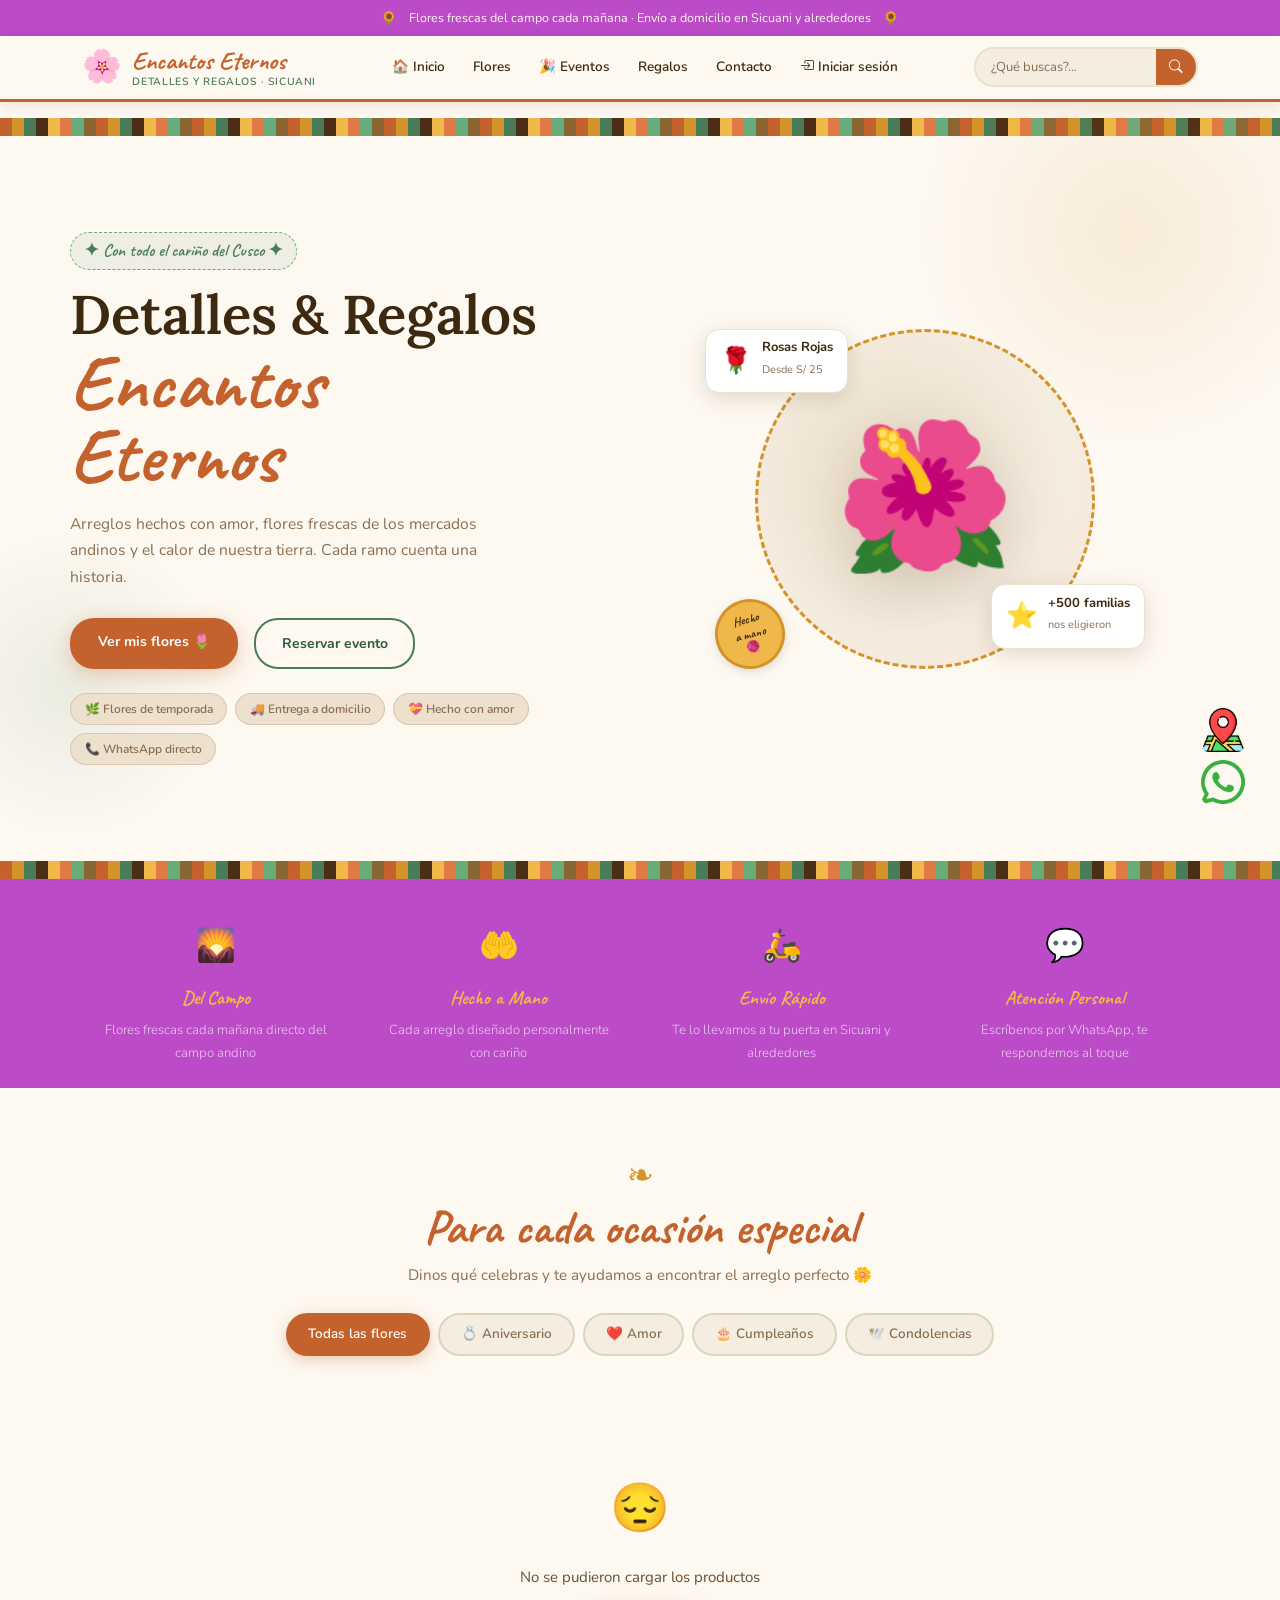
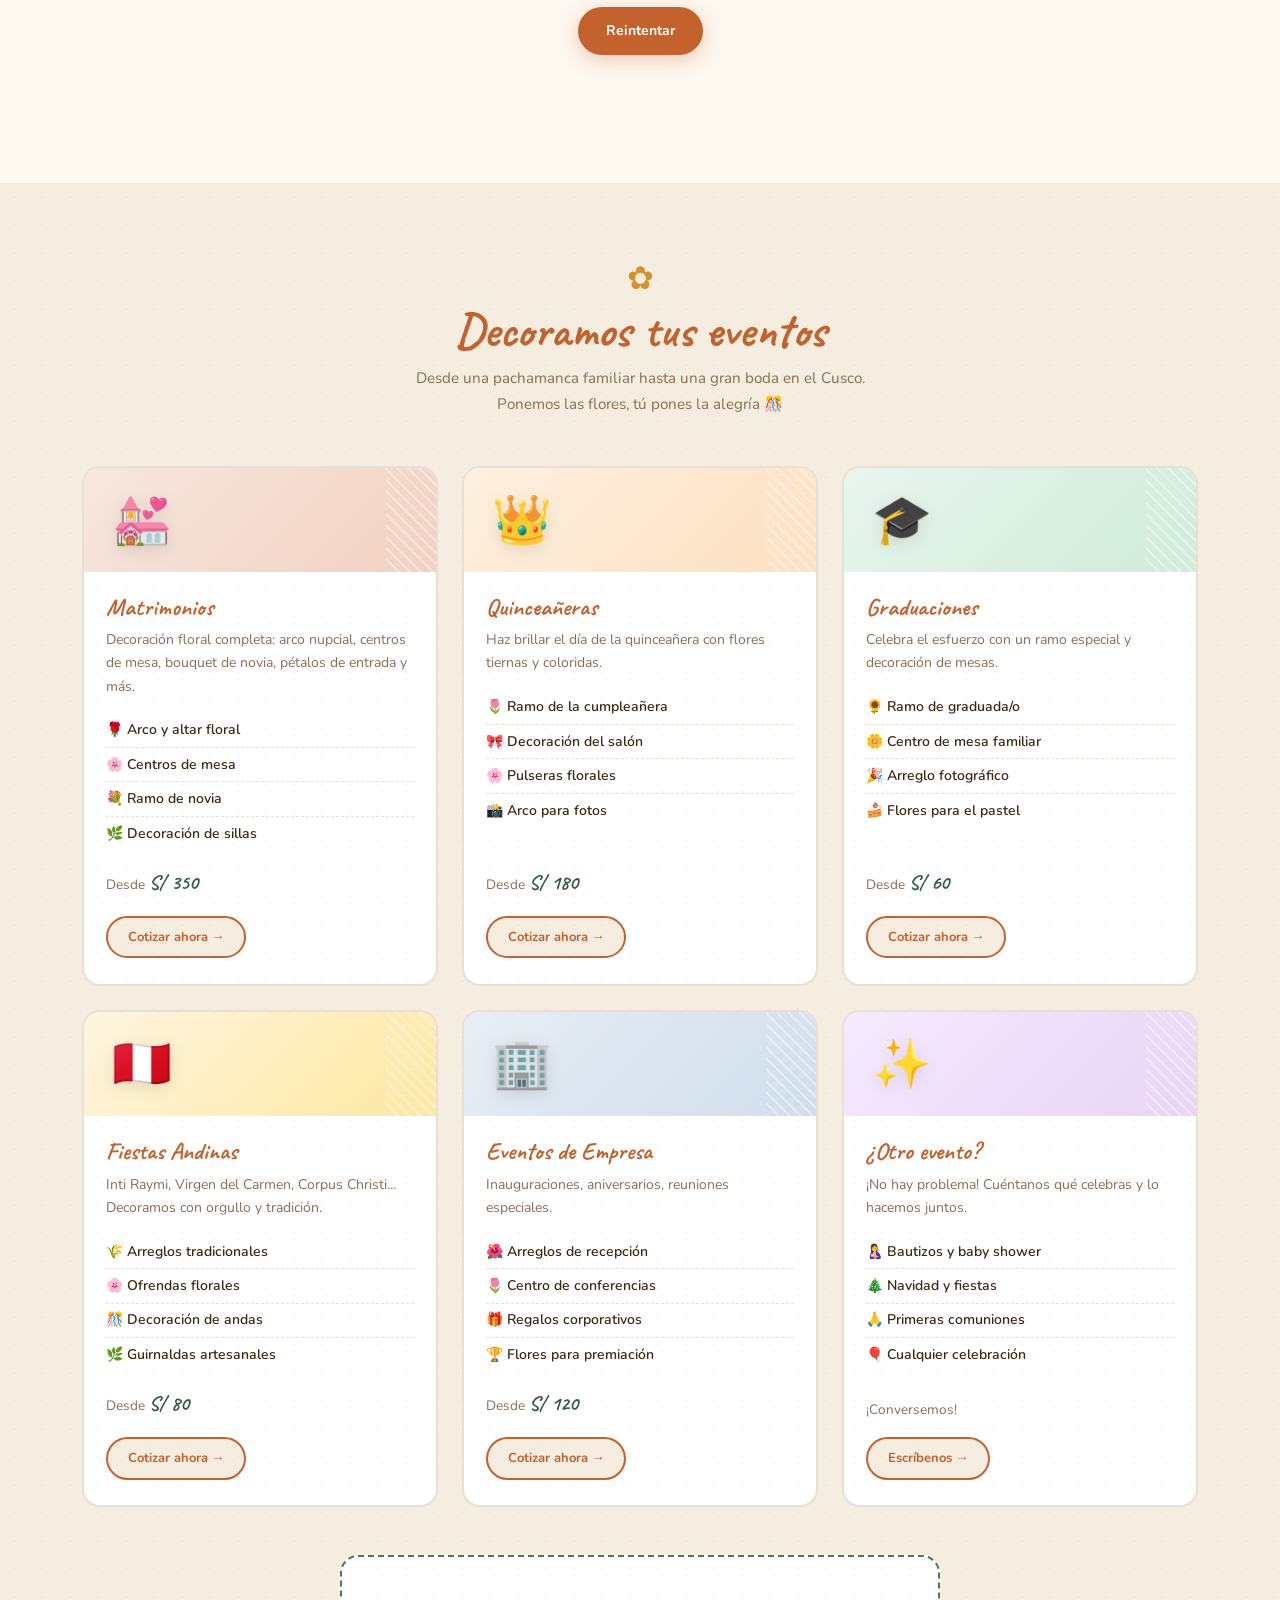
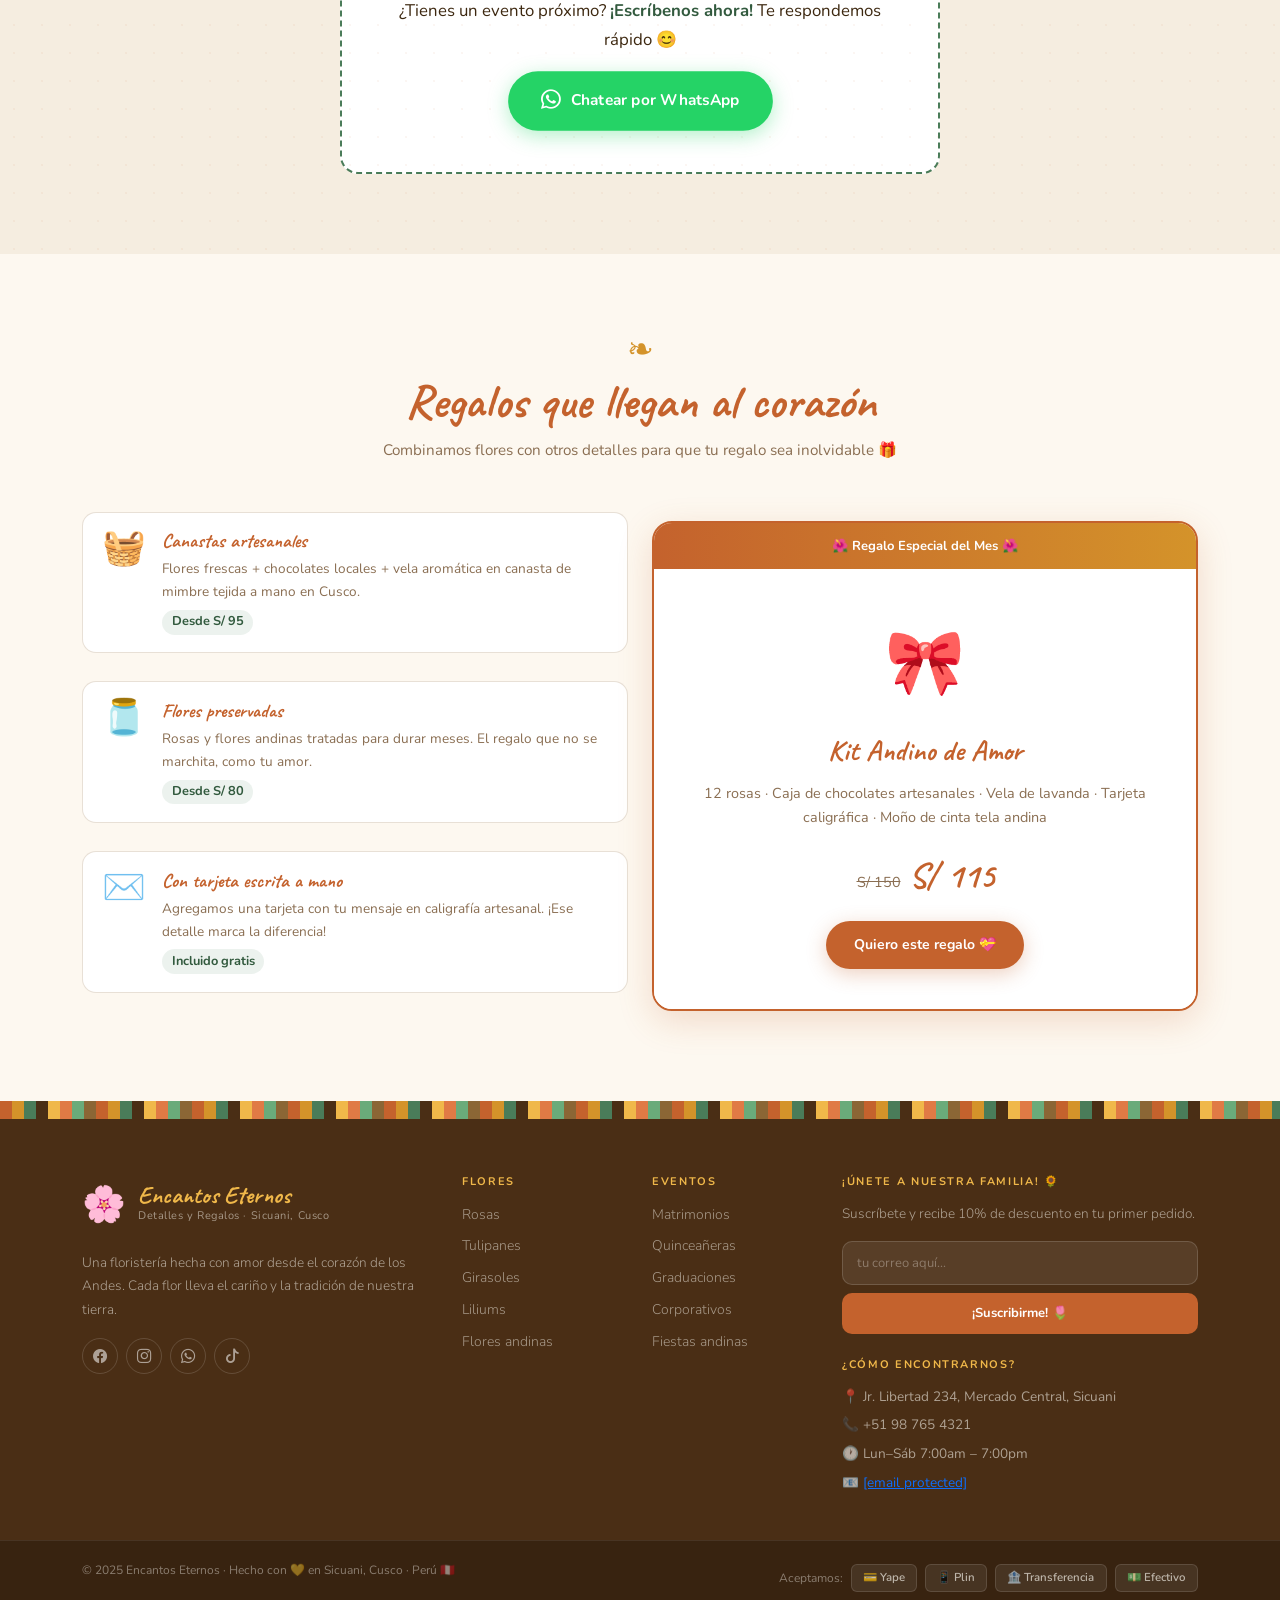
==== index.html @ eafde93f "cambios" ====
<!DOCTYPE html>
<html lang="es">
<head>
  <meta charset="UTF-8" />
  <meta name="viewport" content="width=device-width, initial-scale=1.0" />
  <title>Encantos Eternos – Estilo Andino</title>
  <link href="https://cdn.jsdelivr.net/npm/bootstrap@5.3.3/dist/css/bootstrap.min.css" rel="stylesheet" />
  <link href="https://cdn.jsdelivr.net/npm/bootstrap-icons@1.11.3/font/bootstrap-icons.min.css" rel="stylesheet" />
  <link href="https://fonts.googleapis.com/css2?family=Caveat:wght@400;600;700&family=Lora:ital,wght@0,400;0,600;1,400&family=Nunito:wght@300;400;600&display=swap" rel="stylesheet" />
  <link rel="stylesheet" href="../frontend/style/styles3.css" />
</head>
<body>

  <div class="top-aviso">
    <span>🌻</span>
    <span>Flores frescas del campo cada mañana · Envío a domicilio en Sicuani y alrededores</span>
    <span>🌻</span>
  </div>

  <header class="site-header3 sticky-top" id="inicio3">
    <nav class="navbar navbar-expand-lg">
      <div class="container">
        <a class="navbar-brand3" href="#">
          <div class="logo3-flower">🌸</div>
          <div class="logo3-text">
            <span class="logo3-name">Encantos Eternos</span>
            <span class="logo3-sub">Detalles y Regalos · Sicuani</span>
          </div>
        </a>
        <button class="toggler3" type="button" data-bs-toggle="collapse" data-bs-target="#navAndino" aria-label="Menú">
          <i class="bi bi-list"></i>
        </button>
        <div class="collapse navbar-collapse" id="navAndino">
          <ul class="navbar-nav mx-auto gap-1">
            <li class="nav-item"><a class="nav-link3" href="#hero3">🏠 Inicio</a></li>
            <li class="nav-item"><a class="nav-link3" href="#productos3">Flores</a></li>
            <li class="nav-item"><a class="nav-link3" href="#eventos3">🎉 Eventos</a></li>
            <li class="nav-item"><a class="nav-link3" href="#regalos3">Regalos</a></li>
            <li class="nav-item"><a class="nav-link3" href="#footer3">Contacto</a></li>
            <li class="nav-item cart-nav-item" style="display:none;">
              <a class="nav-link3" href="#" id="cartNavBtn">
                <i class="bi bi-cart3"></i>
                <span class="cart-badge" style="display:none;">0</span>
              </a>
            </li>
            <li class="nav-item" id="authNavItem">
              <a class="nav-link3" href="login.html" id="loginNavBtn">
                <i class="bi bi-box-arrow-in-right me-1"></i>Iniciar sesión
              </a>
            </li>
          </ul>
          <form class="search3-form" onsubmit="return false;">
            <input type="search" class="search3-input" placeholder="¿Qué buscas?…" id="searchInput" />
            <button class="search3-btn" type="submit"><i class="bi bi-search"></i></button>
          </form>
        </div>
      </div>
    </nav>
  </header>

  <section class="hero3" id="hero3">
    <div class="andean-stripe top-stripe" aria-hidden="true"><div class="stripe-pattern"></div></div>
    <div class="container h-100">
      <div class="row align-items-center h-100 py-5">
        <div class="col-lg-6 hero3-content">
          <div class="handmade-tag">✦ Con todo el cariño del Cusco ✦</div>
          <h1 class="hero3-title">
            Detalles&nbsp;&amp;&nbsp;Regalos
            <span class="title-florito">Encantos<br>Eternos</span>
          </h1>
          <p class="hero3-sub">Arreglos hechos con amor, flores frescas de los mercados andinos y el calor de nuestra tierra. Cada ramo cuenta una historia.</p>
          <div class="hero3-ctas d-flex flex-wrap gap-3">
            <a href="#productos3" class="btn3-main">Ver mis flores 🌷</a>
            <a href="#eventos3" class="btn3-sec">Reservar evento</a>
          </div>
          <div class="trust-chips d-flex flex-wrap gap-2 mt-4">
            <span class="chip">🌿 Flores de temporada</span>
            <span class="chip">🚚 Entrega a domicilio</span>
            <span class="chip">💝 Hecho con amor</span>
            <span class="chip">📞 WhatsApp directo</span>
          </div>
        </div>
        <div class="col-lg-6 d-none d-lg-flex justify-content-center">
          <div class="hero3-visual">
            <div class="hero3-circle-bg"></div>
            <!-- Imagen dinámica del hero -->
            <div class="hero3-img-wrap" id="heroImgWrap">
              <div class="hero3-big-flower" id="heroBigFlower">🌺</div>
            </div>
            <div class="hero3-float float-a">
              <span class="float-emoji">🌹</span>
              <div><strong>Rosas Rojas</strong><small>Desde S/ 25</small></div>
            </div>
            <div class="hero3-float float-b">
              <span class="float-emoji">⭐</span>
              <div><strong>+500 familias</strong><small>nos eligieron</small></div>
            </div>
            <div class="hero3-sticker">
              <span>Hecho</span><span>a mano</span><span>🧶</span>
            </div>
          </div>
        </div>
      </div>
    </div>
    <div class="andean-stripe bottom-stripe" aria-hidden="true"><div class="stripe-pattern"></div></div>
  </section>

  <section class="servicios3">
    <div class="container">
      <div class="row g-3 justify-content-center">
        <div class="col-6 col-md-3">
          <div class="svc3-card"><div class="svc3-ico">🌄</div><strong>Del Campo</strong><p>Flores frescas cada mañana directo del campo andino</p></div>
        </div>
        <div class="col-6 col-md-3">
          <div class="svc3-card"><div class="svc3-ico">🤲</div><strong>Hecho a Mano</strong><p>Cada arreglo diseñado personalmente con cariño</p></div>
        </div>
        <div class="col-6 col-md-3">
          <div class="svc3-card"><div class="svc3-ico">🛵</div><strong>Envío Rápido</strong><p>Te lo llevamos a tu puerta en Sicuani y alrededores</p></div>
        </div>
        <div class="col-6 col-md-3">
          <div class="svc3-card"><div class="svc3-ico">💬</div><strong>Atención Personal</strong><p>Escríbenos por WhatsApp, te respondemos al toque</p></div>
        </div>
      </div>
    </div>
  </section>

  <!-- Galería destacada (se llena dinámicamente si hay fotos subidas) -->
  <section class="galeria3" id="galeria3" style="display:none;">
    <div class="container">
      <div class="section3-header text-center">
        <div class="section3-deco" aria-hidden="true">🌸</div>
        <h2 class="section3-title">Nuestras creaciones</h2>
        <p class="section3-sub">Fotos reales de nuestros arreglos 💐</p>
      </div>
      <div class="row g-3 mt-3" id="galeriaGrid"></div>
    </div>
  </section>

  <section class="categorias3" id="categorias3">
    <div class="container">
      <div class="section3-header text-center">
        <div class="section3-deco" aria-hidden="true">❧</div>
        <h2 class="section3-title">Para cada ocasión especial</h2>
        <p class="section3-sub">Dinos qué celebras y te ayudamos a encontrar el arreglo perfecto 🌼</p>
      </div>
      <div class="filter3-wrap d-flex flex-wrap justify-content-center gap-2 mt-4" id="filterButtons3">
        <button class="btn3-filter active" data-filter="todos">Todas las flores</button>
        <button class="btn3-filter" data-filter="aniversario">💍 Aniversario</button>
        <button class="btn3-filter" data-filter="amor">❤️ Amor</button>
        <button class="btn3-filter" data-filter="cumpleanos">🎂 Cumpleaños</button>
        <button class="btn3-filter" data-filter="condolencias">🕊️ Condolencias</button>
      </div>
    </div>
  </section>

  <section class="productos3" id="productos3">
    <div class="container">
      <div class="row g-4" id="productsGrid3">
        <div class="col-12 text-center py-5">
          <div class="spinner-border text-warning" role="status"><span class="visually-hidden">Cargando...</span></div>
        </div>
      </div>
      <div id="noResults3" class="text-center py-5 d-none">
        <p style="font-size:2.5rem;">🌵</p>
        <p class="nores3-msg">Aún no tenemos flores en esta categoría, ¡pero pregúntanos!</p>
      </div>
    </div>
  </section>

  <section class="eventos3" id="eventos3">
    <div class="container">
      <div class="section3-header text-center mb-5">
        <div class="section3-deco" aria-hidden="true">✿</div>
        <h2 class="section3-title">Decoramos tus eventos</h2>
        <p class="section3-sub">Desde una pachamanca familiar hasta una gran boda en el Cusco.<br>Ponemos las flores, tú pones la alegría 🎊</p>
      </div>
      <div class="row g-4">
        <div class="col-12 col-md-6 col-lg-4">
          <div class="ev3-card ev3-boda">
            <div class="ev3-header"><span class="ev3-ico">💒</span><div class="ev3-lines" aria-hidden="true"></div></div>
            <div class="ev3-body">
              <h3 class="ev3-title">Matrimonios</h3>
              <p class="ev3-desc">Decoración floral completa: arco nupcial, centros de mesa, bouquet de novia, pétalos de entrada y más.</p>
              <ul class="ev3-list">
                <li>🌹 Arco y altar floral</li><li>🌸 Centros de mesa</li>
                <li>💐 Ramo de novia</li><li>🌿 Decoración de sillas</li>
              </ul>
              <div class="ev3-from">Desde <strong>S/ 350</strong></div>
              <a href="#footer3" class="btn3-evento">Cotizar ahora →</a>
            </div>
          </div>
        </div>
        <div class="col-12 col-md-6 col-lg-4">
          <div class="ev3-card ev3-quince">
            <div class="ev3-header"><span class="ev3-ico">👑</span><div class="ev3-lines" aria-hidden="true"></div></div>
            <div class="ev3-body">
              <h3 class="ev3-title">Quinceañeras</h3>
              <p class="ev3-desc">Haz brillar el día de la quinceañera con flores tiernas y coloridas.</p>
              <ul class="ev3-list">
                <li>🌷 Ramo de la cumpleañera</li><li>🎀 Decoración del salón</li>
                <li>🌸 Pulseras florales</li><li>📸 Arco para fotos</li>
              </ul>
              <div class="ev3-from">Desde <strong>S/ 180</strong></div>
              <a href="#footer3" class="btn3-evento">Cotizar ahora →</a>
            </div>
          </div>
        </div>
        <div class="col-12 col-md-6 col-lg-4">
          <div class="ev3-card ev3-grado">
            <div class="ev3-header"><span class="ev3-ico">🎓</span><div class="ev3-lines" aria-hidden="true"></div></div>
            <div class="ev3-body">
              <h3 class="ev3-title">Graduaciones</h3>
              <p class="ev3-desc">Celebra el esfuerzo con un ramo especial y decoración de mesas.</p>
              <ul class="ev3-list">
                <li>🌻 Ramo de graduada/o</li><li>🌼 Centro de mesa familiar</li>
                <li>🎉 Arreglo fotográfico</li><li>🍰 Flores para el pastel</li>
              </ul>
              <div class="ev3-from">Desde <strong>S/ 60</strong></div>
              <a href="#footer3" class="btn3-evento">Cotizar ahora →</a>
            </div>
          </div>
        </div>
        <div class="col-12 col-md-6 col-lg-4">
          <div class="ev3-card ev3-fiestas">
            <div class="ev3-header"><span class="ev3-ico">🇵🇪</span><div class="ev3-lines" aria-hidden="true"></div></div>
            <div class="ev3-body">
              <h3 class="ev3-title">Fiestas Andinas</h3>
              <p class="ev3-desc">Inti Raymi, Virgen del Carmen, Corpus Christi… Decoramos con orgullo y tradición.</p>
              <ul class="ev3-list">
                <li>🌾 Arreglos tradicionales</li><li>🌸 Ofrendas florales</li>
                <li>🎊 Decoración de andas</li><li>🌿 Guirnaldas artesanales</li>
              </ul>
              <div class="ev3-from">Desde <strong>S/ 80</strong></div>
              <a href="#footer3" class="btn3-evento">Cotizar ahora →</a>
            </div>
          </div>
        </div>
        <div class="col-12 col-md-6 col-lg-4">
          <div class="ev3-card ev3-corp">
            <div class="ev3-header"><span class="ev3-ico">🏢</span><div class="ev3-lines" aria-hidden="true"></div></div>
            <div class="ev3-body">
              <h3 class="ev3-title">Eventos de Empresa</h3>
              <p class="ev3-desc">Inauguraciones, aniversarios, reuniones especiales.</p>
              <ul class="ev3-list">
                <li>🌺 Arreglos de recepción</li><li>🌷 Centro de conferencias</li>
                <li>🎁 Regalos corporativos</li><li>🏆 Flores para premiación</li>
              </ul>
              <div class="ev3-from">Desde <strong>S/ 120</strong></div>
              <a href="#footer3" class="btn3-evento">Cotizar ahora →</a>
            </div>
          </div>
        </div>
        <div class="col-12 col-md-6 col-lg-4">
          <div class="ev3-card ev3-custom">
            <div class="ev3-header"><span class="ev3-ico">✨</span><div class="ev3-lines" aria-hidden="true"></div></div>
            <div class="ev3-body">
              <h3 class="ev3-title">¿Otro evento?</h3>
              <p class="ev3-desc">¡No hay problema! Cuéntanos qué celebras y lo hacemos juntos.</p>
              <ul class="ev3-list">
                <li>🤱 Bautizos y baby shower</li><li>🎄 Navidad y fiestas</li>
                <li>🙏 Primeras comuniones</li><li>🎈 Cualquier celebración</li>
              </ul>
              <div class="ev3-from">¡Conversemos!</div>
              <a href="#footer3" class="btn3-evento">Escríbenos →</a>
            </div>
          </div>
        </div>
      </div>
      <div class="whatsapp-callout text-center mt-5">
        <p class="wapp-text">¿Tienes un evento próximo? <strong>¡Escríbenos ahora!</strong> Te respondemos rápido 😊</p>
        <a href="https://wa.me/51987654321" target="_blank" class="btn3-wapp">
          <i class="bi bi-whatsapp"></i> Chatear por WhatsApp
        </a>
      </div>
    </div>
  </section>

  <section class="regalos3" id="regalos3">
    <div class="container">
      <div class="section3-header text-center mb-5">
        <div class="section3-deco" aria-hidden="true">❧</div>
        <h2 class="section3-title">Regalos que llegan al corazón</h2>
        <p class="section3-sub">Combinamos flores con otros detalles para que tu regalo sea inolvidable 🎁</p>
      </div>
      <div class="row g-4 align-items-center">
        <div class="col-md-6">
          <div class="regalo3-feature">
            <div class="regalo3-emoji">🧺</div>
            <div><h4>Canastas artesanales</h4><p>Flores frescas + chocolates locales + vela aromática en canasta de mimbre tejida a mano en Cusco.</p><span class="regalo3-precio">Desde S/ 95</span></div>
          </div>
          <div class="regalo3-feature">
            <div class="regalo3-emoji">🫙</div>
            <div><h4>Flores preservadas</h4><p>Rosas y flores andinas tratadas para durar meses. El regalo que no se marchita, como tu amor.</p><span class="regalo3-precio">Desde S/ 80</span></div>
          </div>
          <div class="regalo3-feature">
            <div class="regalo3-emoji">✉️</div>
            <div><h4>Con tarjeta escrita a mano</h4><p>Agregamos una tarjeta con tu mensaje en caligrafía artesanal. ¡Ese detalle marca la diferencia!</p><span class="regalo3-precio">Incluido gratis</span></div>
          </div>
        </div>
        <div class="col-md-6">
          <div class="regalo3-box">
            <div class="rbox-top"><span>🌺 Regalo Especial del Mes 🌺</span></div>
            <div class="rbox-content">
              <div class="rbox-emoji">🎀</div>
              <h3>Kit Andino de Amor</h3>
              <p>12 rosas · Caja de chocolates artesanales · Vela de lavanda · Tarjeta caligráfica · Moño de cinta tela andina</p>
              <div class="rbox-price"><span class="rbox-old">S/ 150</span><span class="rbox-new">S/ 115</span></div>
              <button class="btn3-main mt-3" onclick="document.getElementById('footer3').scrollIntoView({behavior:'smooth'})">Quiero este regalo 💝</button>
            </div>
          </div>
        </div>
      </div>
    </div>
  </section>





     <div id="contenido">
                    <!-- ================= BOTONES FLOTANTES ================= -->
        <!-- Botón de mapa -->
        <div id="mapa-boton" class="floating-btn map-btn" title="Ver ubicación" role="button" tabindex="0">
        </div>        
        <!-- Ventana del mapa -->
        <div id="mapa-ventana" class="floating-window oculto" role="dialog" aria-label="Mapa de ubicación">
            <div class="window-header">
                <h3>Nuestra Ubicación</h3>
                <button class="close-btn" id="closeMapa" aria-label="Cerrar">✕</button>
            </div>
            <div class="window-body">
                <iframe
                    src="https://www.google.com/maps/embed?pb=!1m14!1m8!1m3!1d3866.653444037519!2d-71.226719!3d-14.2734218!3m2!1i1024!2i768!4f13.1!3m3!1m2!1s0x91692b3cabf28c27%3A0xbd007cb5cfe738c2!2sRESTAURANTE%20ANTIKA%20SICUANI!5e0!3m2!1ses!2spe!4v1770319364828!5m2!1ses!2spe"
                    width="100%" height="300" style="border:0; border-radius:8px;" loading="lazy" title="Mapa">
                </iframe>
            </div>
        </div>

        <!-- Ventana del chat -->
     <a id="chat-box" class="floating-btn chat-btn" href="https://wa.me/51972542802" target="_blank" rel="noopener" title="Chatea con nosotros"></a>
 </div>



  <footer class="footer3" id="footer3">
    <div class="andean-stripe footer-stripe" aria-hidden="true"><div class="stripe-pattern"></div></div>
    <div class="footer3-top">
      <div class="container">
        <div class="row g-4">
          <div class="col-12 col-md-4">
            <div class="f3-brand">
              <span class="f3-flower">🌸</span>
              <div><div class="f3-name">Encantos Eternos</div><div class="f3-place">Detalles y Regalos · Sicuani, Cusco</div></div>
            </div>
            <p class="f3-desc">Una floristería hecha con amor desde el corazón de los Andes. Cada flor lleva el cariño y la tradición de nuestra tierra.</p>
            <div class="f3-socials d-flex gap-2 mt-3">
              <a href="#" class="f3-social" aria-label="Facebook"><i class="bi bi-facebook"></i></a>
              <a href="#" class="f3-social" aria-label="Instagram"><i class="bi bi-instagram"></i></a>
              <a href="#" class="f3-social" aria-label="WhatsApp"><i class="bi bi-whatsapp"></i></a>
              <a href="#" class="f3-social" aria-label="TikTok"><i class="bi bi-tiktok"></i></a>
            </div>
          </div>
          <div class="col-6 col-md-2">
            <h6 class="f3-heading">Flores</h6>
            <ul class="f3-links">
              <li><a href="#">Rosas</a></li><li><a href="#">Tulipanes</a></li>
              <li><a href="#">Girasoles</a></li><li><a href="#">Liliums</a></li>
              <li><a href="#">Flores andinas</a></li>
            </ul>
          </div>
          <div class="col-6 col-md-2">
            <h6 class="f3-heading">Eventos</h6>
            <ul class="f3-links">
              <li><a href="#">Matrimonios</a></li><li><a href="#">Quinceañeras</a></li>
              <li><a href="#">Graduaciones</a></li><li><a href="#">Corporativos</a></li>
              <li><a href="#">Fiestas andinas</a></li>
            </ul>
          </div>
          <div class="col-12 col-md-4">
            <h6 class="f3-heading">¡Únete a nuestra familia! 🌻</h6>
            <p class="f3-desc">Suscríbete y recibe 10% de descuento en tu primer pedido.</p>
            <form id="newsletterForm3" novalidate class="f3-newsletter">
              <input type="email" id="email3" class="f3-email-input" placeholder="tu correo aquí..." required />
              <button type="submit" class="btn3-suscribir">¡Suscribirme! 🌷</button>
              <div class="f3-error d-none" id="error3">Por favor escribe un correo válido 🙏</div>
              <div class="f3-success d-none" id="success3">¡Gracias! Ya eres parte de la familia 🌸</div>
            </form>
            <div class="f3-contacto mt-4">
              <h6 class="f3-heading">¿Cómo encontrarnos?</h6>
              <p>📍 Jr. Libertad 234, Mercado Central, Sicuani</p>
              <p>📞 +51 98 765 4321</p>
              <p>🕐 Lun–Sáb 7:00am – 7:00pm</p>
              <p>📧 <a href="/cdn-cgi/l/email-protection" class="__cf_email__" data-cfemail="432b2c2f2203262d20222d372c30263726312d2c306d3326">[email&#160;protected]</a></p>
            </div>
          </div>
        </div>
      </div>
    </div>
    <div class="footer3-pagos">
      <div class="container d-flex flex-column flex-md-row align-items-center justify-content-between gap-3">
        <p>© 2025 Encantos Eternos · Hecho con 💛 en Sicuani, Cusco · Perú 🇵🇪</p>
        <div class="pagos-wrap d-flex align-items-center gap-2">
          <span>Aceptamos:</span>
          <span class="pago-chip">💳 Yape</span>
          <span class="pago-chip">📱 Plin</span>
          <span class="pago-chip">🏦 Transferencia</span>
          <span class="pago-chip">💵 Efectivo</span>
        </div>
      </div>
    </div>
  </footer>

  <!-- Modal: Debes iniciar sesión -->
  <div class="modal fade" id="loginRequiredModal" tabindex="-1" aria-hidden="true">
    <div class="modal-dialog modal-dialog-centered">
      <div class="modal-content" style="border-radius:20px;border:2px solid #e8d5c4;">
        <div class="modal-header" style="border-bottom:1px solid #e8d5c4;">
          <h5 class="modal-title" style="color:#8b5a2b;font-family:'Caveat',cursive;font-size:1.5rem;">
            <i class="bi bi-exclamation-triangle me-2" style="color:#d4a574;"></i>¡Atención!
          </h5>
          <button type="button" class="btn-close" data-bs-dismiss="modal"></button>
        </div>
        <div class="modal-body text-center py-4">
          <p style="font-size:3rem;margin-bottom:15px">🌸</p>
          <p style="color:#6b4e31;font-size:1.1rem">Debes iniciar sesión para poder comprar</p>
        </div>
        <div class="modal-footer" style="border-top:1px solid #e8d5c4;justify-content:center;">
          <a href="login.html" class="btn3-main" style="padding:10px 30px;">
            <i class="bi bi-box-arrow-in-right me-2"></i>Iniciar Sesión
          </a>
        </div>
      </div>
    </div>
  </div>

  <!-- Modal: Carrito -->
  <div class="modal fade" id="cartModal" tabindex="-1" aria-hidden="true">
    <div class="modal-dialog modal-dialog-centered modal-lg">
      <div class="modal-content" style="border-radius:20px;border:2px solid #e8d5c4;">
        <div class="modal-header" style="border-bottom:1px solid #e8d5c4;background:#fdf6e3;">
          <h5 class="modal-title" style="color:#8b5a2b;font-family:'Caveat',cursive;font-size:1.5rem;">
            <i class="bi bi-cart3 me-2" style="color:#d4a574;"></i>Tu Carrito de Compras
          </h5>
          <button type="button" class="btn-close" data-bs-dismiss="modal"></button>
        </div>
        <div class="modal-body" id="cartModalBody" style="max-height:400px;overflow-y:auto;"></div>
        <div class="modal-footer" style="border-top:1px solid #e8d5c4;flex-direction:column;align-items:stretch;">
          <div class="d-flex justify-content-between align-items-center mb-3">
            <strong style="color:#6b4e31;font-size:1.1rem">Total:</strong>
            <span id="cartTotal" style="color:#d4a574;font-size:1.4rem;font-weight:700;">S/ 0</span>
          </div>
          <div class="d-flex gap-2">
            <button type="button" class="btn btn-outline-secondary flex-fill" data-bs-dismiss="modal" style="border-radius:12px;">Continuar Comprando</button>
            <button type="button" class="btn flex-fill" id="checkoutBtn"
              style="background:linear-gradient(135deg,#d4a574 0%,#c4956a 100%);color:#5c3d2e;font-weight:700;border-radius:12px;" disabled>
              <i class="bi bi-whatsapp me-2"></i>Pedir por WhatsApp
            </button>
          </div>
        </div>
      </div>
    </div>
  </div>

  <button class="btn3-top" id="backTop3" aria-label="Volver arriba"><i class="bi bi-chevron-up"></i></button>

  <script data-cfasync="false" src="/cdn-cgi/scripts/5c5dd728/cloudflare-static/email-decode.min.js"></script><script src="https://cdn.jsdelivr.net/npm/bootstrap@5.3.3/dist/js/bootstrap.bundle.min.js"></script>
  <script src="../backend/auth.js"></script>
  <script src="../backend/cart.js"></script>
  <script src="../frontend/js/newsletter.js"></script>
  <script src="../frontend/js/app3.js"></script>
  <script>
    // Cargar galería dinámica desde admin
    document.addEventListener('DOMContentLoaded', () => {
      const fotos = JSON.parse(localStorage.getItem('encantos_galeria') || '[]');
      const galeriaSection = document.getElementById('galeria3');
      const galeriaGrid = document.getElementById('galeriaGrid');
      if (fotos.length > 0 && galeriaGrid && galeriaSection) {
        galeriaSection.style.display = '';
        fotos.slice(0, 6).forEach(foto => {
          galeriaGrid.innerHTML += `
            <div class="col-6 col-md-4 col-lg-2">
              <div style="border-radius:14px;overflow:hidden;aspect-ratio:1;border:2px solid var(--hueso-3);">
                <img src="${foto.url}" alt="${foto.titulo}" style="width:100%;height:100%;object-fit:cover;transition:transform .3s;" 
                  onmouseover="this.style.transform='scale(1.05)'" onmouseout="this.style.transform=''">
              </div>
            </div>`;
        });
      }
      // Cargar imagen hero si hay
      const heroImg = JSON.parse(localStorage.getItem('encantos_hero_img') || 'null');
      if (heroImg) {
        const wrap = document.getElementById('heroImgWrap');
        if (wrap) {
          wrap.innerHTML = `<img src="${heroImg}" alt="Portada Encantos Eternos" style="width:280px;height:280px;object-fit:cover;border-radius:50%;border:4px solid var(--mostaza);box-shadow:0 12px 40px rgba(78,46,21,.25);position:relative;z-index:1;">`;
        }
      }

      // Cargar fotos de productos desde admin
      const fotosAdmin = JSON.parse(localStorage.getItem('encantos_fotos_admin') || '[]');
      const fotosEventos = fotosAdmin.filter(f => f.seccion === 'eventos');
      if (fotosEventos.length > 0) {
        // Enriquecer cards de eventos con foto de fondo si corresponde
        fotosEventos.forEach(f => {
          const headers = document.querySelectorAll('.ev3-header');
          // Decorativo: no aplicamos por defecto para no romper estilos
        });
      }
    });
  </script>
</body>
</html>
---- frontend/style/styles3.css ----
/* ================================================
   ENCANTOS ETERNOS – ESTILO 3 · ANDINO CARIÑOSO
   Aesthetic: Artisan Andean · Market warmth · Homemade
   Paleta: terracota · mostaza · verde hoja · hueso · ocre
   Fonts: Caveat (manuscrita) · Lora (serif) · Nunito (body)
================================================ */

:root {
  --hueso:       #fdf8f0;
  --moradito:    #bc4bc8;
  --hueso-2:     #f5ede0;
  --hueso-3:     #ede0cc;
  --terracota:   #c4622d;
  --terra-dk:    #a34e20;
  --terra-lt:    #e07a45;
  --mostaza:     #d4932a;
  --mostaza-lt:  #f0b84a;
  --verde:       #4a7c59;
  --verde-lt:    #6aab7a;
  --verde-dk:    #325a3e;
  --ocre:        #8b6635;
  --marron:      #4a2e15;
  --texto:       #3d2810;
  --muted3:      #8a6e52;
  --line3:       rgba(139,102,53,0.2);
  --font-handmade: 'Caveat', cursive;
  --font-serif3:   'Lora', Georgia, serif;
  --font-body3:    'Nunito', sans-serif;
}

*, *::before, *::after { box-sizing: border-box; margin: 0; }
html { scroll-behavior: smooth; }

body {
  font-family: var(--font-body3);
  background: var(--hueso);
  color: var(--texto);
  font-size: 15px;
  line-height: 1.7;
  overflow-x: hidden;
}

::-webkit-scrollbar { width: 8px; }
::-webkit-scrollbar-track { background: var(--hueso-2); }
::-webkit-scrollbar-thumb { background: var(--mostaza); border-radius: 99px; }

/* FRANJA ANDINA */
.andean-stripe { height: 18px; overflow: hidden; }
.stripe-pattern {
  height: 100%;
  background: repeating-linear-gradient(
    90deg,
    var(--terracota)   0px, var(--terracota)   12px,
    var(--mostaza)     12px, var(--mostaza)     24px,
    var(--verde)       24px, var(--verde)        36px,
    var(--marron)      36px, var(--marron)       48px,
    var(--mostaza-lt)  48px, var(--mostaza-lt)  60px,
    var(--terra-lt)    60px, var(--terra-lt)    72px,
    var(--verde-lt)    72px, var(--verde-lt)    84px,
    var(--ocre)        84px, var(--ocre)         96px
  );
}

/* AVISO SUPERIOR */
.top-aviso {
  background: var(--moradito);
  color: var(--hueso);
  font-size: 12.5px;
  text-align: center;
  padding: .45rem 1rem;
  display: flex;
  align-items: center;
  justify-content: center;
  gap: .75rem;
  font-family: var(--font-body3);
}

/* NAVBAR */
.site-header3 { z-index: 1000; }

nav.navbar {
  background: var(--hueso);
  border-bottom: 3px solid var(--terracota);
  padding: .65rem 0;
  box-shadow: 0 3px 14px rgba(78,46,21,.1);
}

.navbar-brand3 { display: flex; align-items: center; gap: .65rem; text-decoration: none; }
.logo3-flower { font-size: 2rem; line-height: 1; animation: wiggle 3s ease-in-out infinite; }
.logo3-text { display: flex; flex-direction: column; line-height: 1.2; }
.logo3-name { font-family: var(--font-handmade); font-size: 1.55rem; font-weight: 700; color: var(--terracota); }
.logo3-sub { font-size: 10.5px; color: var(--verde); font-weight: 600; letter-spacing: .06em; text-transform: uppercase; }

.nav-link3 {
  font-family: var(--font-body3); font-size: 13.5px; font-weight: 600;
  color: var(--texto) !important; padding: .4rem .75rem !important;
  border-radius: 6px; transition: background .2s, color .2s;
  text-decoration: none; display: block;
}
.nav-link3:hover { background: var(--hueso-3); color: var(--terracota) !important; }

.search3-form {
  display: flex; border: 2px solid var(--hueso-3); border-radius: 24px;
  overflow: hidden; background: var(--hueso-2); transition: border-color .2s;
}
.search3-form:focus-within { border-color: var(--mostaza); }
.search3-input {
  background: transparent; border: none; font-size: 13px; padding: .4rem .9rem;
  color: var(--texto); font-family: var(--font-body3); width: 180px;
}
.search3-input:focus { outline: none; }
.search3-input::placeholder { color: var(--muted3); }
.search3-btn {
  background: var(--terracota); border: none; color: white;
  padding: .4rem .8rem; font-size: .85rem; cursor: pointer; transition: background .2s;
}
.search3-btn:hover { background: var(--terra-dk); }

.toggler3 {
  background: var(--hueso-3); border: 1.5px solid var(--hueso-3);
  border-radius: 8px; color: var(--terracota); font-size: 1.4rem; padding: .3rem .55rem;
}
.toggler3:focus { box-shadow: none; }

/* HERO */
.hero3 {
  background: url(https://floreriasb.com.pe/wp-content/uploads/2023/10/flores-para-regalar.png);
  background-position:center;
  background-repeat: no-repeat;
  background-size: cover;
  position: relative; overflow: hidden; padding: 1rem 0;
}
.hero3::before {
  content: ''; position: absolute; top: -80px; right: -60px;
  width: 420px; height: 420px; border-radius: 50%;
  background: radial-gradient(circle, rgba(212,147,42,.12) 0%, transparent 70%);
  pointer-events: none;
}
.hero3::after {
  content: ''; position: absolute; bottom: 60px; left: -80px;
  width: 300px; height: 300px; border-radius: 50%;
  background: radial-gradient(circle, rgba(74,124,89,.1) 0%, transparent 70%);
  pointer-events: none;
}

.hero3-content { position: relative; z-index: 2; padding: 3rem 0; animation: fadeUpSoft .7s ease both; }

.handmade-tag {
  font-family: var(--font-handmade); font-size: 1.1rem; color: var(--verde); font-weight: 600;
  margin-bottom: .75rem; display: inline-block; background: rgba(74,124,89,.08);
  padding: .2rem .8rem; border-radius: 99px; border: 1px dashed var(--verde-lt);
}

.hero3-title {
  font-family: var(--font-serif3); font-size: clamp(2rem, 4.5vw, 3.4rem);
  font-weight: 600; color: var(--texto); line-height: 1.2; margin-bottom: 1.1rem;
}
.title-florito {
  display: block; font-family: var(--font-handmade); font-size: clamp(2.8rem, 6vw, 5rem);
  font-weight: 700; color: var(--terracota); line-height: .95;
}

.hero3-sub { font-size: .975rem; color: var(--muted3); max-width: 460px; margin-bottom: 1.75rem; }

.btn3-main {
  background: var(--terracota); color: white; border: none; padding: .75rem 1.75rem;
  border-radius: 24px; font-size: 14px; font-weight: 700; font-family: var(--font-body3);
  cursor: pointer; text-decoration: none; display: inline-block;
  transition: background .25s, transform .2s, box-shadow .25s;
  box-shadow: 0 5px 20px rgba(196,98,45,.3);
}
.btn3-main:hover { background: var(--terra-dk); color: white; transform: translateY(-2px); box-shadow: 0 8px 28px rgba(196,98,45,.38); }

.btn3-sec {
  background: transparent; color: var(--verde-dk); border: 2px solid var(--verde);
  padding: .73rem 1.6rem; border-radius: 24px; font-size: 14px; font-weight: 700;
  font-family: var(--font-body3); cursor: pointer; text-decoration: none;
  display: inline-block; transition: all .25s;
}
.btn3-sec:hover { background: var(--verde); color: white; transform: translateY(-2px); }

.chip {
  background: var(--hueso-3); border: 1.5px solid var(--line3); color: var(--muted3);
  font-size: 12px; font-weight: 600; padding: .3rem .85rem; border-radius: 99px; display: inline-block;
}

.hero3-visual {
  position: relative; width: 400px; height: 400px;
  display: flex; align-items: center; justify-content: center;
  animation: fadeUpSoft .9s .15s ease both;
}
.hero3-circle-bg {
  position: absolute; width: 340px; height: 340px; border-radius: 50%;
  background: radial-gradient(circle at 40% 40%, var(--hueso-3) 0%, var(--hueso-2) 60%, rgba(196,98,45,.15) 100%);
  border: 3px dashed var(--mostaza);
}
.hero3-big-flower {
  font-size: 9rem; line-height: 1; filter: drop-shadow(0 16px 32px rgba(78,46,21,.2));
  animation: floatAndean 5s ease-in-out infinite; position: relative; z-index: 1;
}
.hero3-float {
  position: absolute; background: white; border-radius: 14px; padding: .6rem .9rem;
  display: flex; align-items: center; gap: .6rem;
  box-shadow: 0 6px 20px rgba(78,46,21,.14); border: 1.5px solid var(--hueso-3);
  font-family: var(--font-body3); animation: floatAndean 5s ease-in-out infinite; z-index: 2;
}
.float-a { top: 30px; left: -20px; animation-delay: -.8s; }
.float-b { bottom: 50px; right: -20px; animation-delay: -2.5s; }
.float-emoji { font-size: 1.6rem; }
.hero3-float strong { display: block; font-size: 13px; font-weight: 700; color: var(--texto); line-height: 1.2; }
.hero3-float small { font-size: 11px; color: var(--muted3); }

.hero3-sticker {
  position: absolute; bottom: 30px; left: -10px; background: var(--mostaza-lt); border-radius: 50%;
  width: 70px; height: 70px; display: flex; flex-direction: column; align-items: center;
  justify-content: center; font-family: var(--font-handmade); font-size: .78rem; font-weight: 700;
  line-height: 1.2; color: var(--marron); border: 3px solid var(--mostaza);
  box-shadow: 0 3px 10px rgba(0,0,0,.12); transform: rotate(-15deg);
  animation: stickerwobble 4s ease-in-out infinite; z-index: 3;
}

/* SERVICIOS */
.servicios3 { background: var(--moradito); padding: 0px; }
.svc3-card {
  text-align: center; padding: 1.5rem 1rem; color: white;
  border-right: 1px solid rgba(255,255,255,.12); transition: background .2s;
}
.svc3-card:last-child { border-right: none; }
.svc3-card:hover { background: rgba(255,255,255,.05); }
.svc3-ico { font-size: 2rem; margin-bottom: .5rem; display: block; }
.svc3-card strong { display: block; font-family: var(--font-handmade); font-size: 1.2rem; font-weight: 700; color: var(--mostaza-lt); margin-bottom: .3rem; }
.svc3-card p { font-size: .82rem; color: rgba(255,255,255,.7); margin: 0; font-weight: 300; }

/* SECCIÓN HEADERS */
.section3-header { margin-bottom: 1.5rem; }
.section3-deco { font-size: 2rem; color: var(--mostaza); display: block; margin-bottom: .5rem; line-height: 1; }
.section3-title { font-family: var(--font-handmade); font-size: clamp(2rem, 4vw, 3rem); font-weight: 700; color: var(--terracota); margin-bottom: .5rem; line-height: 1.15; }
.section3-sub { font-size: .95rem; color: var(--muted3); }

/* CATEGORÍAS */
.categorias3 { padding: 4.5rem 0 2rem; background: var(--hueso); }
.btn3-filter {
  background: var(--hueso-2); border: 2px solid var(--line3); color: var(--muted3);
  padding: .5rem 1.3rem; border-radius: 99px; font-size: 13.5px; font-weight: 600;
  font-family: var(--font-body3); cursor: pointer; transition: all .25s;
}
.btn3-filter:hover, .btn3-filter.active {
  background: var(--terracota); border-color: var(--terracota); color: white;
  box-shadow: 0 4px 14px rgba(196,98,45,.3);
}

/* PRODUCTOS */
.productos3 { padding: 2rem 0 5rem; background: var(--hueso); }
.p3-col { transition: opacity .4s, transform .4s; }
.p3-col.hidden { opacity: 0; pointer-events: none; transform: scale(.96); position: absolute; visibility: hidden; }

.p3-card {
  background: white; border-radius: 18px; border: 2px solid var(--hueso-3);
  overflow: hidden; height: 100%; display: flex; flex-direction: column;
  transition: transform .3s, box-shadow .3s, border-color .3s; position: relative;
}
.p3-card:hover { transform: translateY(-5px) rotate(.4deg); box-shadow: 0 12px 35px rgba(78,46,21,.14); border-color: var(--mostaza); }
.p3-especial { border-color: var(--terracota); }
.p3-especial::before { content: ''; position: absolute; top: 0; left: 0; right: 0; height: 4px; background: linear-gradient(90deg, var(--terracota), var(--mostaza), var(--verde)); }

.p3-img {
  height: 200px;
  background: linear-gradient(160deg, var(--hueso-2) 0%, var(--hueso-3) 100%);
  display: flex; align-items: center; justify-content: center; position: relative; overflow: hidden;
}
.p3-img::after {
  content: ''; position: absolute; inset: 0;
  background-image: radial-gradient(var(--line3) 1px, transparent 1px);
  background-size: 16px 16px; pointer-events: none; opacity: .5;
}
.p3-emoji {
  font-size: 5rem; line-height: 1; filter: drop-shadow(0 6px 16px rgba(0,0,0,.12));
  position: relative; z-index: 1; transition: transform .35s ease;
}
.p3-card:hover .p3-emoji { transform: scale(1.1) rotate(-5deg); }

.p3-ribbon {
  position: absolute; top: 12px; right: 0; background: var(--terracota); color: white;
  font-size: 11px; font-weight: 700; font-family: var(--font-body3);
  padding: .25rem .8rem .25rem .6rem;
  clip-path: polygon(8px 0%, 100% 0%, 100% 100%, 8px 100%, 0% 50%); z-index: 2;
}
.p3-especial .p3-ribbon { background: var(--mostaza); color: var(--marron); }

.p3-body { padding: 1.1rem 1.2rem; flex: 1; display: flex; flex-direction: column; }
.p3-tag { font-size: 10.5px; font-weight: 700; letter-spacing: .08em; text-transform: uppercase; color: var(--verde); margin-bottom: .35rem; }
.p3-especial .p3-tag { color: var(--terracota); }
.p3-name { font-family: var(--font-handmade); font-size: 1.35rem; font-weight: 700; color: var(--texto); margin-bottom: .35rem; line-height: 1.2; }
.p3-desc { font-size: .83rem; color: var(--muted3); flex: 1; margin-bottom: .85rem; line-height: 1.55; }
.p3-footer { display: flex; align-items: center; justify-content: space-between; border-top: 1.5px dashed var(--line3); padding-top: .75rem; }
.p3-price-wrap { display: flex; align-items: baseline; gap: .35rem; }
.p3-old { font-size: .8rem; color: var(--muted3); text-decoration: line-through; }
.p3-price { font-family: var(--font-handmade); font-size: 1.4rem; font-weight: 700; color: var(--terracota); }
.p3-especial .p3-price { color: var(--verde-dk); }
.btn3-comprar {
  background: var(--hueso-2); border: 2px solid var(--mostaza); color: var(--ocre);
  font-size: 12px; font-weight: 700; font-family: var(--font-body3); padding: .38rem .9rem;
  border-radius: 99px; cursor: pointer; transition: all .25s; white-space: nowrap;
}
.btn3-comprar:hover { background: var(--mostaza); color: var(--marron); transform: scale(1.05); }
.nores3-msg { color: var(--muted3); font-size: .9rem; font-weight: 600; }

/* EVENTOS */
.eventos3 { padding: 5rem 0; background: var(--hueso-2); position: relative; overflow: hidden; }
.eventos3::before {
  content: ''; position: absolute; inset: 0;
  background-image: radial-gradient(rgba(196,98,45,.06) 1px, transparent 1px);
  background-size: 28px 28px; pointer-events: none;
}

.ev3-card {
  background: white; border-radius: 18px; border: 2px solid var(--line3);
  overflow: hidden; height: 100%; display: flex; flex-direction: column;
  transition: transform .3s, box-shadow .3s, border-color .3s;
}
.ev3-card:hover { transform: translateY(-6px); box-shadow: 0 14px 40px rgba(78,46,21,.16); border-color: var(--terracota); }

.ev3-boda   .ev3-header { background: linear-gradient(135deg, #f7e8e0, #f2d0c0); }
.ev3-quince .ev3-header { background: linear-gradient(135deg, #fef0e0, #fde0c0); }
.ev3-grado  .ev3-header { background: linear-gradient(135deg, #e8f5ee, #d0ecda); }
.ev3-fiestas .ev3-header { background: linear-gradient(135deg, #fff5e0, #fde8a0); }
.ev3-corp   .ev3-header { background: linear-gradient(135deg, #e8eef5, #d0deec); }
.ev3-custom .ev3-header { background: linear-gradient(135deg, #f5eaff, #e8d5f5); }

.ev3-header {
  padding: 1.75rem; display: flex; align-items: center; justify-content: space-between;
  position: relative; overflow: hidden;
}
.ev3-ico { font-size: 3rem; line-height: 1; filter: drop-shadow(0 4px 8px rgba(0,0,0,.1)); position: relative; z-index: 1; }
.ev3-lines {
  position: absolute; right: -10px; top: 0; bottom: 0; width: 60px;
  background: repeating-linear-gradient(45deg, rgba(255,255,255,.4) 0px, rgba(255,255,255,.4) 2px, transparent 2px, transparent 8px);
}

.ev3-body { padding: 1.4rem 1.4rem 1.6rem; flex: 1; display: flex; flex-direction: column; }
.ev3-title { font-family: var(--font-handmade); font-size: 1.5rem; font-weight: 700; color: var(--terracota); margin-bottom: .5rem; line-height: 1.1; }
.ev3-desc { font-size: .875rem; color: var(--muted3); line-height: 1.65; margin-bottom: 1rem; }
.ev3-list { list-style: none; padding: 0; margin-bottom: 1rem; flex: 1; }
.ev3-list li { font-size: .875rem; color: var(--texto); font-weight: 600; padding: .3rem 0; border-bottom: 1px dashed var(--line3); }
.ev3-list li:last-child { border-bottom: none; }
.ev3-from { font-size: .85rem; color: var(--muted3); margin-bottom: 1rem; }
.ev3-from strong { font-family: var(--font-handmade); font-size: 1.25rem; color: var(--verde-dk); }
.btn3-evento {
  display: inline-block; background: var(--hueso-2); border: 2px solid var(--terracota);
  color: var(--terracota); font-size: 13px; font-weight: 700; font-family: var(--font-body3);
  padding: .5rem 1.2rem; border-radius: 99px; text-decoration: none; transition: all .25s; align-self: flex-start;
}
.btn3-evento:hover { background: var(--terracota); color: white; transform: translateX(4px); }

.whatsapp-callout {
  background: white; border: 2.5px dashed var(--verde);
  border-radius: 18px; padding: 2.5rem 2rem; max-width: 600px; margin: 0 auto;
}
.wapp-text { font-size: 1.05rem; color: var(--texto); margin-bottom: 1.25rem; }
.wapp-text strong { color: var(--verde-dk); }
.btn3-wapp {
  display: inline-flex; align-items: center; gap: .6rem; background: #25d366; color: white;
  text-decoration: none; padding: .8rem 2rem; border-radius: 99px; font-size: 15px;
  font-weight: 700; font-family: var(--font-body3); transition: background .25s, transform .2s;
  box-shadow: 0 5px 20px rgba(37,211,102,.35);
}
.btn3-wapp:hover { background: #1da851; color: white; transform: translateY(-2px); }
.btn3-wapp i { font-size: 1.2rem; }

/* REGALOS */
.regalos3 { padding: 5rem 0; background: var(--hueso); }
.regalo3-feature {
  display: flex; align-items: flex-start; gap: 1rem; margin-bottom: 1.75rem;
  padding: 1.1rem 1.2rem; background: white; border-radius: 14px;
  border: 1.5px solid var(--line3); transition: border-color .25s, transform .25s;
}
.regalo3-feature:hover { border-color: var(--mostaza); transform: translateX(4px); }
.regalo3-emoji { font-size: 2.2rem; line-height: 1; flex-shrink: 0; }
.regalo3-feature h4 { font-family: var(--font-handmade); font-size: 1.2rem; color: var(--terracota); margin-bottom: .25rem; font-weight: 700; }
.regalo3-feature p { font-size: .85rem; color: var(--muted3); margin: 0; }
.regalo3-precio { display: inline-block; margin-top: .4rem; font-size: .8rem; font-weight: 700; color: var(--verde-dk); background: rgba(74,124,89,.1); padding: .1rem .6rem; border-radius: 99px; }

.regalo3-box { border-radius: 20px; overflow: hidden; border: 2.5px solid var(--terracota); box-shadow: 0 10px 35px rgba(196,98,45,.2); }
.rbox-top { background: linear-gradient(90deg, var(--terracota), var(--mostaza)); color: white; text-align: center; padding: .75rem; font-size: 13px; font-weight: 700; }
.rbox-content { background: white; padding: 2.5rem; text-align: center; }
.rbox-emoji { font-size: 4rem; margin-bottom: 1rem; }
.rbox-content h3 { font-family: var(--font-handmade); font-size: 1.8rem; font-weight: 700; color: var(--terracota); margin-bottom: .75rem; }
.rbox-content p { font-size: .9rem; color: var(--muted3); line-height: 1.7; margin-bottom: 1rem; }
.rbox-price { display: flex; align-items: baseline; gap: .5rem; justify-content: center; }
.rbox-old { font-size: .9rem; color: var(--muted3); text-decoration: line-through; }
.rbox-new { font-family: var(--font-handmade); font-size: 2.2rem; font-weight: 700; color: var(--terracota); }

/* FOOTER */
.footer3 { background: var(--marron); color: var(--hueso); }
.footer3-top { padding: 3.5rem 0 2.5rem; }
.f3-brand { display: flex; align-items: center; gap: .75rem; margin-bottom: 1rem; }
.f3-flower { font-size: 2.2rem; }
.f3-name { font-family: var(--font-handmade); font-size: 1.5rem; font-weight: 700; color: var(--mostaza-lt); line-height: 1; }
.f3-place { font-size: 11px; color: rgba(240,236,228,.55); letter-spacing: .05em; }
.f3-desc { font-size: .85rem; color: rgba(240,236,228,.6); font-weight: 300; line-height: 1.75; }
.f3-heading { font-size: 11px; letter-spacing: .15em; text-transform: uppercase; color: var(--mostaza-lt); margin-bottom: .85rem; font-weight: 700; }
.f3-links { list-style: none; padding: 0; }
.f3-links li { margin-bottom: .4rem; }
.f3-links a { color: rgba(240,236,228,.55); text-decoration: none; font-size: .875rem; transition: color .2s; font-weight: 300; }
.f3-links a:hover { color: var(--mostaza-lt); }

.f3-social {
  width: 36px; height: 36px; border-radius: 50%; border: 1.5px solid rgba(255,255,255,.15);
  color: rgba(255,255,255,.55); display: flex; align-items: center; justify-content: center;
  font-size: .9rem; text-decoration: none; transition: all .25s;
}
.f3-social:hover { background: var(--terracota); border-color: var(--terracota); color: white; transform: translateY(-2px); }

.f3-newsletter { display: flex; flex-direction: column; gap: .5rem; }
.f3-email-input {
  background: rgba(255,255,255,.08); border: 1.5px solid rgba(255,255,255,.15);
  border-radius: 10px; color: var(--hueso); font-size: 13px; padding: .6rem .9rem;
  font-family: var(--font-body3); width: 100%; transition: border-color .2s;
}
.f3-email-input::placeholder { color: rgba(240,236,228,.35); }
.f3-email-input:focus { outline: none; border-color: var(--mostaza-lt); }
.btn3-suscribir {
  background: var(--terracota); color: white; border: none; border-radius: 10px;
  padding: .6rem 1rem; font-size: 13px; font-weight: 700; font-family: var(--font-body3);
  cursor: pointer; transition: background .2s;
}
.btn3-suscribir:hover { background: var(--terra-dk); }
.f3-error { font-size: 12px; color: #f5a090; }
.f3-success { font-size: 12px; color: var(--verde-lt); }
.f3-contacto p { font-size: .85rem; color: rgba(240,236,228,.6); margin-bottom: .35rem; }

.footer3-pagos {
  background: rgba(0,0,0,.25); border-top: 1px solid rgba(255,255,255,.08);
  padding: 1.2rem 0; font-size: 12px; color: rgba(240,236,228,.45);
}
.pago-chip {
  background: rgba(255,255,255,.08); border: 1px solid rgba(255,255,255,.12);
  color: rgba(240,236,228,.7); font-size: 11.5px; padding: .2rem .7rem; border-radius: 6px; font-weight: 600;
}

/* BACK TO TOP */
.btn3-top {
  position: fixed; bottom: 2rem; right: 2rem; width: 46px; height: 46px;
  background: var(--terracota); color: white; border: none; border-radius: 50%;
  display: flex; align-items: center; justify-content: center; font-size: 1.1rem;
  box-shadow: 0 4px 16px rgba(196,98,45,.45); opacity: 0; visibility: hidden;
  transform: translateY(12px); transition: opacity .3s, visibility .3s, transform .3s;
  cursor: pointer; z-index: 999;
}
.btn3-top.visible { opacity: 1; visibility: visible; transform: translateY(0); }
.btn3-top:hover { background: var(--terra-dk); }

/* ANIMACIONES */
@keyframes fadeUpSoft {
  from { opacity: 0; transform: translateY(22px); }
  to   { opacity: 1; transform: translateY(0); }
}
@keyframes floatAndean {
  0%, 100% { transform: translateY(0) rotate(0deg); }
  33%  { transform: translateY(-8px) rotate(2deg); }
  66%  { transform: translateY(-4px) rotate(-1.5deg); }
}
@keyframes wiggle {
  0%, 100% { transform: rotate(0deg); }
  20%  { transform: rotate(-8deg); }
  40%  { transform: rotate(8deg); }
  60%  { transform: rotate(-4deg); }
  80%  { transform: rotate(4deg); }
}
@keyframes stickerwobble {
  0%, 100% { transform: rotate(-15deg) scale(1); }
  50%  { transform: rotate(-10deg) scale(1.05); }
}

/* RESPONSIVE */
@media (max-width: 1199px) {
  .hero3-visual { width: 350px; height: 350px; }
  .hero3-circle-bg { width: 300px; height: 300px; }
  .hero3-big-flower { font-size: 7rem; }
}

@media (max-width: 991px) {
  .hero3 { padding: 1rem 0; }
  .hero3-content { text-align: center; padding: 2rem 0; }
  .hero3-sub { margin: 0 auto 1.75rem; }
  .hero3-ctas { justify-content: center; }
  .trust-chips { justify-content: center; }
  .search3-form { width: 100%; margin-top: 1rem; }
  .search3-input { width: 100%; }
  .svc3-card { border-right: none; border-bottom: 1px solid rgba(255,255,255,.1); }
  .svc3-card:last-child { border-bottom: none; }
  .hero3-visual { display: none; }
  .logo3-name { font-size: 1.35rem; }
  .logo3-sub { font-size: 9px; }
  .nav-link3 { padding: .5rem 1rem !important; }
  .navbar-collapse { background: var(--hueso); padding: 1rem; margin-top: 0.5rem; border-radius: 8px; }
  .filter3-wrap { gap: 0.5rem !important; }
  .btn3-filter { padding: 0.4rem 0.8rem; font-size: 12px; }
}

@media (max-width: 767px) {
  .top-aviso { flex-direction: column; gap: 0.25rem !important; padding: 0.6rem; font-size: 11px; }
  .top-aviso span:first-child, .top-aviso span:last-child { display: none; }
  
  .hero3-title { font-size: 1.8rem; }
  .title-florito { font-size: 2.5rem; }
  .handmade-tag { font-size: 0.95rem; }
  .hero3-sub { font-size: 0.9rem; }
  
  .btn3-main { padding: 0.6rem 1.25rem; font-size: 13px; }
  .btn3-sec { padding: 0.55rem 1.1rem; font-size: 13px; }
  .chip { font-size: 10.5px; padding: 0.25rem 0.6rem; }
  
  .svc3-card { padding: 1rem 0.75rem; }
  .svc3-ico { font-size: 1.6rem; }
  .svc3-card strong { font-size: 1rem; }
  .svc3-card p { font-size: 0.75rem; }
  
  .section3-title { font-size: 1.6rem; }
  .section3-sub { font-size: 0.85rem; }
  
  .categorias3 { padding: 3rem 0 1.5rem; }
  .filter3-wrap { padding: 0 0.5rem; }
  
  .ev3-card { margin-bottom: 1rem; }
  .ev3-header { padding: 1.25rem; }
  .ev3-ico { font-size: 2.5rem; }
  .ev3-body { padding: 1rem 1.1rem 1.2rem; }
  .ev3-title { font-size: 1.3rem; }
  .ev3-desc { font-size: 0.8rem; }
  .ev3-list li { font-size: 0.8rem; }
  
  .regalo3-feature { padding: 0.9rem; flex-direction: column; text-align: center; align-items: center; }
  .regalo3-emoji { font-size: 1.8rem; }
  .regalo3-feature h4 { font-size: 1.1rem; }
  .rbox-content { padding: 1.5rem 1rem; }
  .rbox-emoji { font-size: 3rem; }
  .rbox-content h3 { font-size: 1.5rem; }
  .rbox-new { font-size: 1.8rem; }
  
  .f3-brand { flex-direction: column; text-align: center; }
  .f3-newsletter { align-items: center; }
  .footer3-top { padding: 2.5rem 0 1.5rem; }
  .footer3-pagos { text-align: center; }
  .pagos-wrap { flex-wrap: wrap; justify-content: center; }
}

@media (max-width: 576px) {
  .hero3-title { font-size: 1.6rem; }
  .title-florito { font-size: 2.2rem; }
  .whatsapp-callout { padding: 1.5rem 1rem; }
  .rbox-content { padding: 1.5rem 1rem; }
  
  .section3-title { font-size: 1.4rem; }
  .btn3-wapp { padding: 0.7rem 1.5rem; font-size: 14px; }
  
  .f3-heading { font-size: 10px; }
  .f3-links a { font-size: 0.8rem; }
  .f3-contacto p { font-size: 0.8rem; }
  
  .btn3-top { width: 40px; height: 40px; font-size: 1rem; bottom: 1rem; right: 1rem; }
  
  .p3-img { height: 160px; }
  .p3-emoji { font-size: 4rem; }
  .p3-body { padding: 0.9rem; }
  .p3-name { font-size: 1.15rem; }
  .p3-desc { font-size: 0.75rem; }
  .p3-footer { flex-direction: column; gap: 0.75rem; align-items: stretch; }
  .btn3-comprar { width: 100%; text-align: center; }
  
  .whatsapp-callout { margin: 0 0.5rem; }
  .eventos3 { padding: 3rem 0; }
  .regalos3 { padding: 3rem 0; }
  
  .modal-dialog { margin: 0.5rem; }
  .modal-body { padding: 1rem; }
}

/* Extra small devices */
@media (max-width: 400px) {
  .hero3-title { font-size: 1.4rem; }
  .title-florito { font-size: 2rem; }
  .logo3-name { font-size: 1.2rem; }
  .logo3-flower { font-size: 1.6rem; }
  
  .btn3-main, .btn3-sec { padding: 0.5rem 1rem; font-size: 12px; }
  
  .trust-chips { gap: 0.4rem !important; }
  .chip { font-size: 9.5px; padding: 0.2rem 0.5rem; }
  
  .filter3-wrap { gap: 0.35rem !important; }
  .btn3-filter { padding: 0.35rem 0.6rem; font-size: 11px; }
  
  .rbox-top { font-size: 11px; padding: 0.6rem; }
  .rbox-new { font-size: 1.5rem; }
}

/* Navbar toggler visibility */
@media (min-width: 992px) {
  .toggler3 { display: none !important; }
}

@media (max-width: 991px) {
  .toggler3 { display: flex !important; }
  .navbar-collapse:not(.show) { display: none !important; }
  .navbar-collapse.show { display: block !important; }
  .cart-nav-item { display: block !important; }
}



/* ===================================================
   BOTONES FLOTANTES
=================================================== */
.floating-btn {
    position: fixed;
    display: flex;
    align-items: center;
    padding: 22px 22px;
    border-radius: 8px;
    cursor: pointer;
    transition: all var(--transition);
    z-index: 800;
    font-size: 0.85rem;
    font-weight: 600;
    letter-spacing: 0.02em;
    user-select: none;
}

.floating-btn:hover {
    transform: translateY(-3px) translateX(-3px);
    box-shadow: 0 8px 32px rgba(0,0,0,0.25);
}

.btn-icon { 
    font-size: 1.1rem; 
    line-height: 1;
}

.btn-text {
    font-weight: 600;
    letter-spacing: 0.02em;
}


.map-btn    { 
    bottom: 148px; 
    right: 35px; 
    background-image: url(mapa.png);
    background-size: cover;      /* que cubra todo */
    background-position: center; /* centrada */
    background-repeat: no-repeat;/* sin repetir */
}
.chat-btn   { 
    bottom: 96px;  
    right: 35px; 
    background-image:url("whatsapp.png");
    background-size: cover;      /* que cubra todo */
    background-position: center; /* centrada */
    background-repeat: no-repeat;/* sin repetir */
}

/* Ventanas flotantes */
.floating-window {
    position: fixed;
    bottom: 90px;
    right: 90px;
    width: 380px;
    max-width: calc(100vw - 32px);
    background: var(--verde-lt);
    border-radius: 20px;
    border: 2px solid var(--verde-dk);
    z-index: 850;
    overflow: hidden;
    transition: all var(--transition);
    transform-origin: bottom right;
}

.floating-window.oculto {
    opacity: 0;
    pointer-events: none;
    transform: scale(0.9) translateY(15px);
}

.window-header {
    display: flex;
    align-items: center;
    justify-content: space-between;
    padding: 16px 20px;
    background: linear-gradient(135deg, var(--color-tierra) 0%, var(--color-acento) 100%);
    color: var(--color-crema);
}

.window-header h3 {
    font-family: var(--font-display);
    font-size: 1.1rem;
    font-weight: 600;
}

.window-body { 
    padding: 18px;
}

/* ===================================================
   BOTÓN CERRAR (genérico)
=================================================== */
.close-btn {
    background: none;
    border: none;
    color: inherit;
    cursor: pointer;
    font-size: 1.1rem;
    opacity: 0.75;
    padding: 5px;
    border-radius: var(--radius-sm);
    transition: all var(--transition);
}

.close-btn:hover {
    opacity: 1;
    background: rgba(255,255,255,0.2);
    transform: rotate(90deg);
}
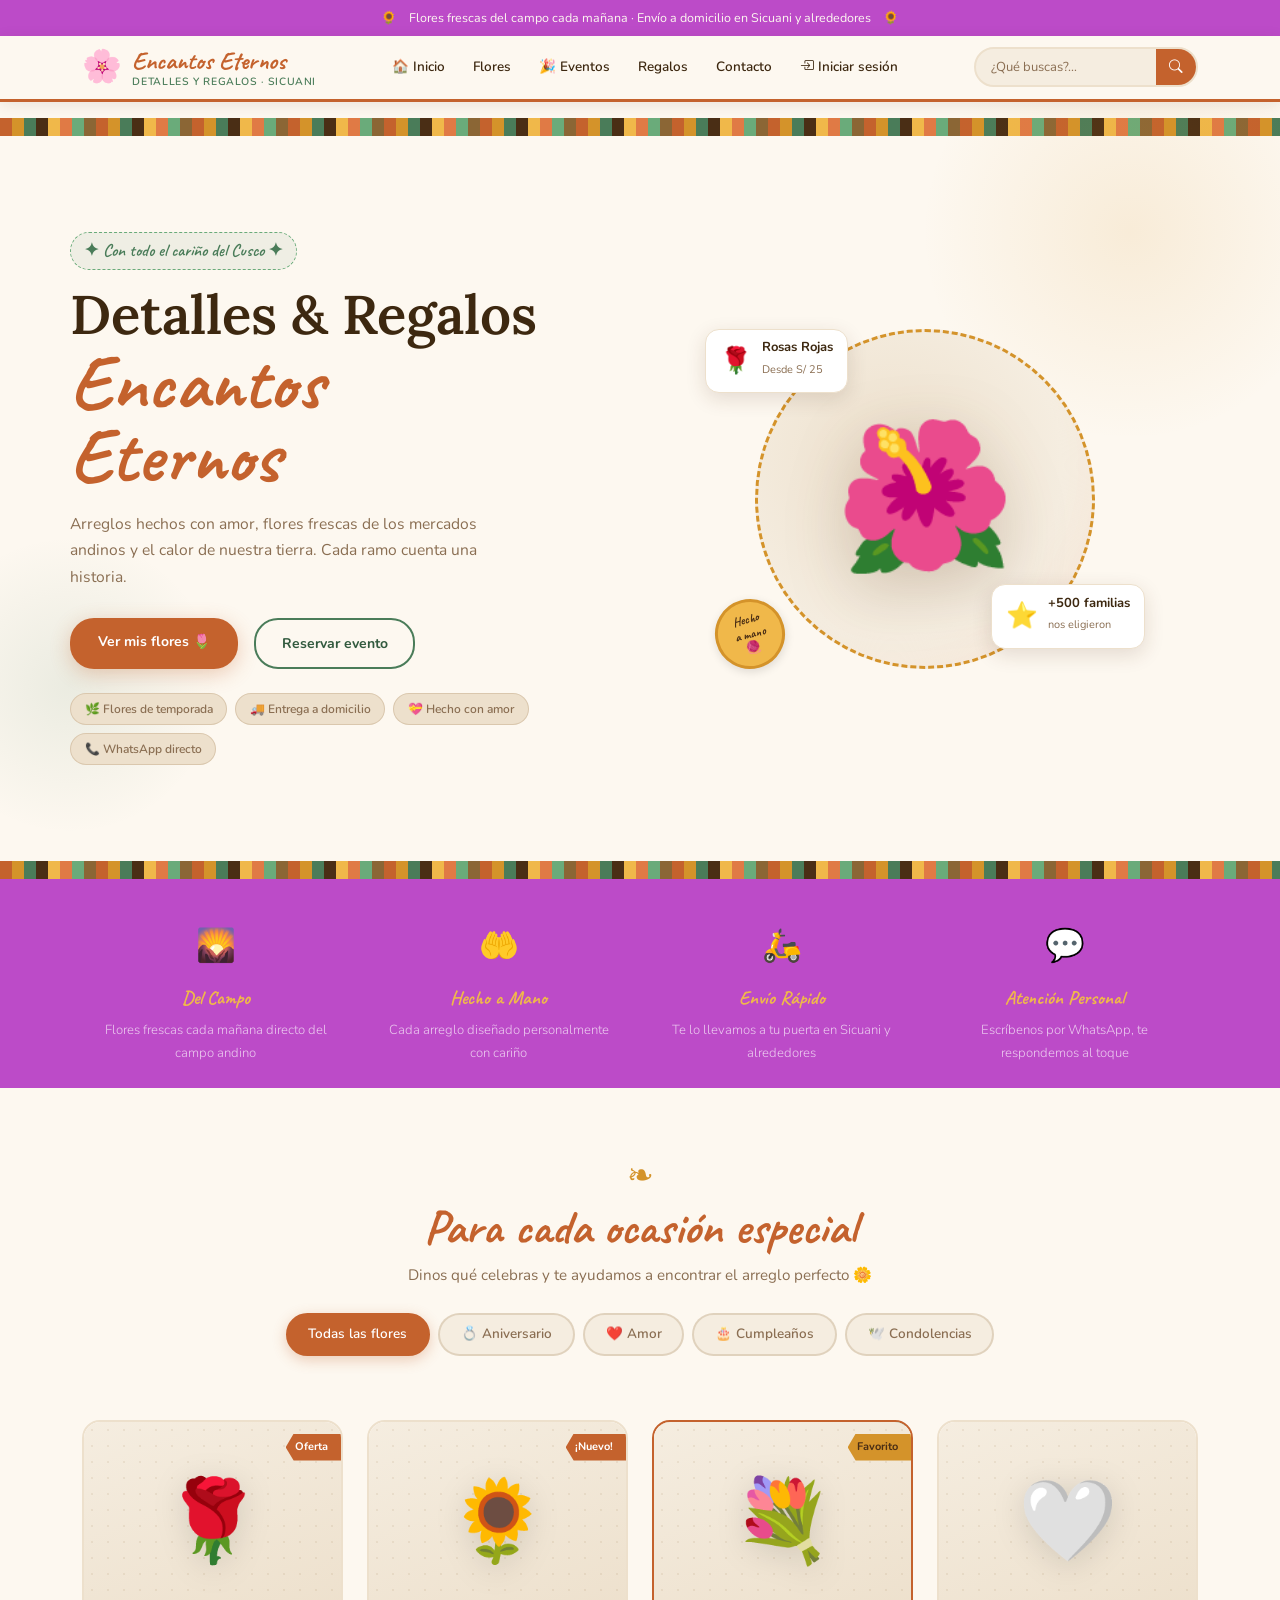
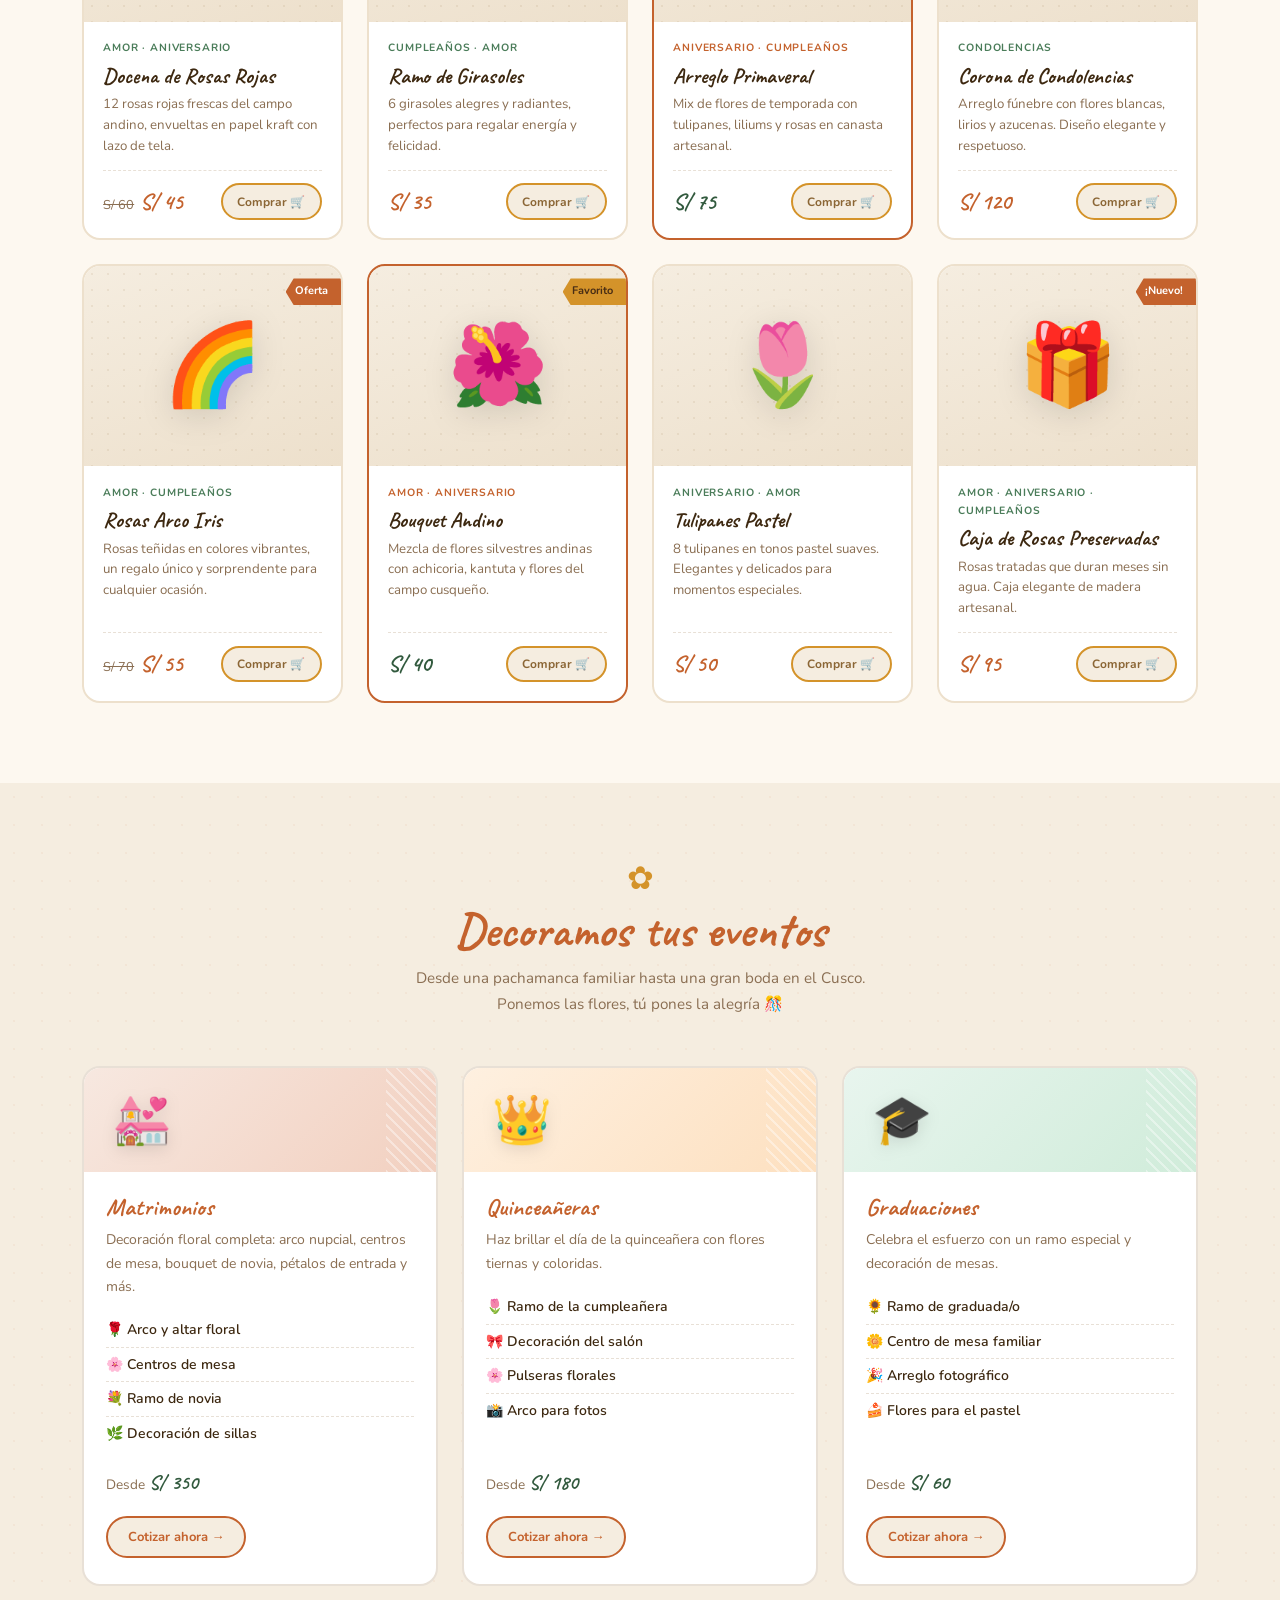
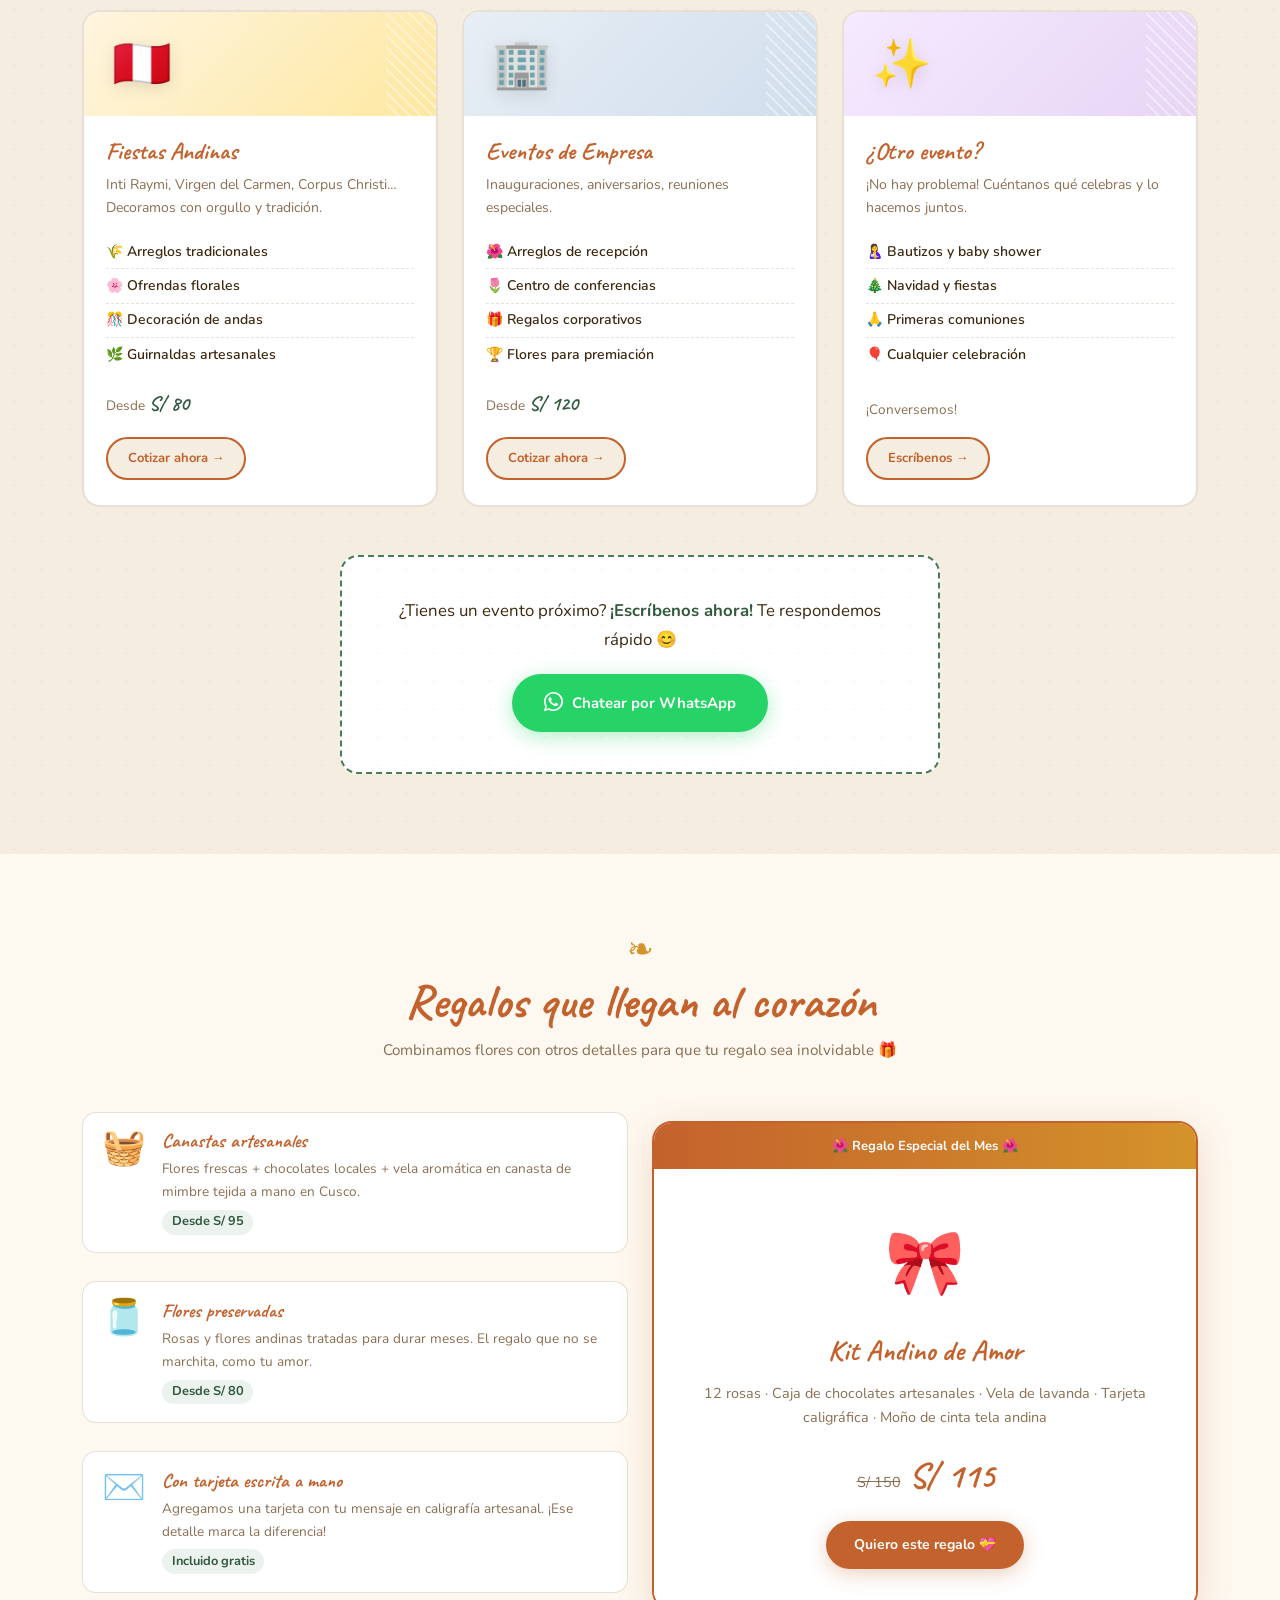
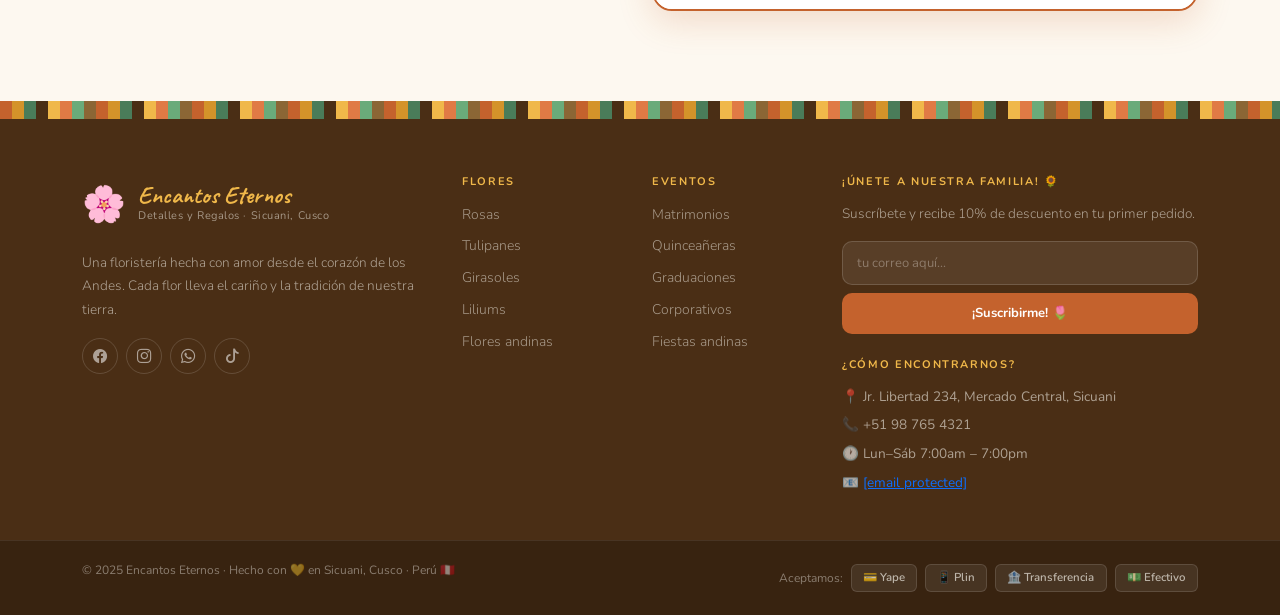
==== commit 36cdf23b: "mas y mas arreglos" ====
--- a/index.html
+++ b/index.html
@@ -7,7 +7,7 @@
   <link href="https://cdn.jsdelivr.net/npm/bootstrap@5.3.3/dist/css/bootstrap.min.css" rel="stylesheet" />
   <link href="https://cdn.jsdelivr.net/npm/bootstrap-icons@1.11.3/font/bootstrap-icons.min.css" rel="stylesheet" />
   <link href="https://fonts.googleapis.com/css2?family=Caveat:wght@400;600;700&family=Lora:ital,wght@0,400;0,600;1,400&family=Nunito:wght@300;400;600&display=swap" rel="stylesheet" />
-  <link rel="stylesheet" href="../frontend/style/styles3.css" />
+  <link rel="stylesheet" href="css/styles3.css" />
 </head>
 <body>
 
@@ -466,8 +466,8 @@
   <script data-cfasync="false" src="/cdn-cgi/scripts/5c5dd728/cloudflare-static/email-decode.min.js"></script><script src="https://cdn.jsdelivr.net/npm/bootstrap@5.3.3/dist/js/bootstrap.bundle.min.js"></script>
   <script src="../backend/auth.js"></script>
   <script src="../backend/cart.js"></script>
-  <script src="../frontend/js/newsletter.js"></script>
-  <script src="../frontend/js/app3.js"></script>
+  <script src="../js/newsletter.js"></script>
+  <script src="../js/app3.js"></script>
   <script>
     // Cargar galería dinámica desde admin
     document.addEventListener('DOMContentLoaded', () => {
--- a/css/styles3.css
+++ b/css/styles3.css
@@ -0,0 +1,723 @@
+/* ================================================
+   ENCANTOS ETERNOS – ESTILO 3 · ANDINO CARIÑOSO
+   Aesthetic: Artisan Andean · Market warmth · Homemade
+   Paleta: terracota · mostaza · verde hoja · hueso · ocre
+   Fonts: Caveat (manuscrita) · Lora (serif) · Nunito (body)
+================================================ */
+
+:root {
+  --hueso:       #fdf8f0;
+  --moradito:    #bc4bc8;
+  --hueso-2:     #f5ede0;
+  --hueso-3:     #ede0cc;
+  --terracota:   #c4622d;
+  --terra-dk:    #a34e20;
+  --terra-lt:    #e07a45;
+  --mostaza:     #d4932a;
+  --mostaza-lt:  #f0b84a;
+  --verde:       #4a7c59;
+  --verde-lt:    #6aab7a;
+  --verde-dk:    #325a3e;
+  --ocre:        #8b6635;
+  --marron:      #4a2e15;
+  --texto:       #3d2810;
+  --muted3:      #8a6e52;
+  --line3:       rgba(139,102,53,0.2);
+  --font-handmade: 'Caveat', cursive;
+  --font-serif3:   'Lora', Georgia, serif;
+  --font-body3:    'Nunito', sans-serif;
+}
+
+*, *::before, *::after { box-sizing: border-box; margin: 0; }
+html { scroll-behavior: smooth; }
+
+body {
+  font-family: var(--font-body3);
+  background: var(--hueso);
+  color: var(--texto);
+  font-size: 15px;
+  line-height: 1.7;
+  overflow-x: hidden;
+}
+
+::-webkit-scrollbar { width: 8px; }
+::-webkit-scrollbar-track { background: var(--hueso-2); }
+::-webkit-scrollbar-thumb { background: var(--mostaza); border-radius: 99px; }
+
+/* FRANJA ANDINA */
+.andean-stripe { height: 18px; overflow: hidden; }
+.stripe-pattern {
+  height: 100%;
+  background: repeating-linear-gradient(
+    90deg,
+    var(--terracota)   0px, var(--terracota)   12px,
+    var(--mostaza)     12px, var(--mostaza)     24px,
+    var(--verde)       24px, var(--verde)        36px,
+    var(--marron)      36px, var(--marron)       48px,
+    var(--mostaza-lt)  48px, var(--mostaza-lt)  60px,
+    var(--terra-lt)    60px, var(--terra-lt)    72px,
+    var(--verde-lt)    72px, var(--verde-lt)    84px,
+    var(--ocre)        84px, var(--ocre)         96px
+  );
+}
+
+/* AVISO SUPERIOR */
+.top-aviso {
+  background: var(--moradito);
+  color: var(--hueso);
+  font-size: 12.5px;
+  text-align: center;
+  padding: .45rem 1rem;
+  display: flex;
+  align-items: center;
+  justify-content: center;
+  gap: .75rem;
+  font-family: var(--font-body3);
+}
+
+/* NAVBAR */
+.site-header3 { z-index: 1000; }
+
+nav.navbar {
+  background: var(--hueso);
+  border-bottom: 3px solid var(--terracota);
+  padding: .65rem 0;
+  box-shadow: 0 3px 14px rgba(78,46,21,.1);
+}
+
+.navbar-brand3 { display: flex; align-items: center; gap: .65rem; text-decoration: none; }
+.logo3-flower { font-size: 2rem; line-height: 1; animation: wiggle 3s ease-in-out infinite; }
+.logo3-text { display: flex; flex-direction: column; line-height: 1.2; }
+.logo3-name { font-family: var(--font-handmade); font-size: 1.55rem; font-weight: 700; color: var(--terracota); }
+.logo3-sub { font-size: 10.5px; color: var(--verde); font-weight: 600; letter-spacing: .06em; text-transform: uppercase; }
+
+.nav-link3 {
+  font-family: var(--font-body3); font-size: 13.5px; font-weight: 600;
+  color: var(--texto) !important; padding: .4rem .75rem !important;
+  border-radius: 6px; transition: background .2s, color .2s;
+  text-decoration: none; display: block;
+}
+.nav-link3:hover { background: var(--hueso-3); color: var(--terracota) !important; }
+
+.search3-form {
+  display: flex; border: 2px solid var(--hueso-3); border-radius: 24px;
+  overflow: hidden; background: var(--hueso-2); transition: border-color .2s;
+}
+.search3-form:focus-within { border-color: var(--mostaza); }
+.search3-input {
+  background: transparent; border: none; font-size: 13px; padding: .4rem .9rem;
+  color: var(--texto); font-family: var(--font-body3); width: 180px;
+}
+.search3-input:focus { outline: none; }
+.search3-input::placeholder { color: var(--muted3); }
+.search3-btn {
+  background: var(--terracota); border: none; color: white;
+  padding: .4rem .8rem; font-size: .85rem; cursor: pointer; transition: background .2s;
+}
+.search3-btn:hover { background: var(--terra-dk); }
+
+.toggler3 {
+  background: var(--hueso-3); border: 1.5px solid var(--hueso-3);
+  border-radius: 8px; color: var(--terracota); font-size: 1.4rem; padding: .3rem .55rem;
+}
+.toggler3:focus { box-shadow: none; }
+
+/* HERO */
+.hero3 {
+  background: url(https://floreriasb.com.pe/wp-content/uploads/2023/10/flores-para-regalar.png);
+  background-position:center;
+  background-repeat: no-repeat;
+  background-size: cover;
+  position: relative; overflow: hidden; padding: 1rem 0;
+}
+.hero3::before {
+  content: ''; position: absolute; top: -80px; right: -60px;
+  width: 420px; height: 420px; border-radius: 50%;
+  background: radial-gradient(circle, rgba(212,147,42,.12) 0%, transparent 70%);
+  pointer-events: none;
+}
+.hero3::after {
+  content: ''; position: absolute; bottom: 60px; left: -80px;
+  width: 300px; height: 300px; border-radius: 50%;
+  background: radial-gradient(circle, rgba(74,124,89,.1) 0%, transparent 70%);
+  pointer-events: none;
+}
+
+.hero3-content { position: relative; z-index: 2; padding: 3rem 0; animation: fadeUpSoft .7s ease both; }
+
+.handmade-tag {
+  font-family: var(--font-handmade); font-size: 1.1rem; color: var(--verde); font-weight: 600;
+  margin-bottom: .75rem; display: inline-block; background: rgba(74,124,89,.08);
+  padding: .2rem .8rem; border-radius: 99px; border: 1px dashed var(--verde-lt);
+}
+
+.hero3-title {
+  font-family: var(--font-serif3); font-size: clamp(2rem, 4.5vw, 3.4rem);
+  font-weight: 600; color: var(--texto); line-height: 1.2; margin-bottom: 1.1rem;
+}
+.title-florito {
+  display: block; font-family: var(--font-handmade); font-size: clamp(2.8rem, 6vw, 5rem);
+  font-weight: 700; color: var(--terracota); line-height: .95;
+}
+
+.hero3-sub { font-size: .975rem; color: var(--muted3); max-width: 460px; margin-bottom: 1.75rem; }
+
+.btn3-main {
+  background: var(--terracota); color: white; border: none; padding: .75rem 1.75rem;
+  border-radius: 24px; font-size: 14px; font-weight: 700; font-family: var(--font-body3);
+  cursor: pointer; text-decoration: none; display: inline-block;
+  transition: background .25s, transform .2s, box-shadow .25s;
+  box-shadow: 0 5px 20px rgba(196,98,45,.3);
+}
+.btn3-main:hover { background: var(--terra-dk); color: white; transform: translateY(-2px); box-shadow: 0 8px 28px rgba(196,98,45,.38); }
+
+.btn3-sec {
+  background: transparent; color: var(--verde-dk); border: 2px solid var(--verde);
+  padding: .73rem 1.6rem; border-radius: 24px; font-size: 14px; font-weight: 700;
+  font-family: var(--font-body3); cursor: pointer; text-decoration: none;
+  display: inline-block; transition: all .25s;
+}
+.btn3-sec:hover { background: var(--verde); color: white; transform: translateY(-2px); }
+
+.chip {
+  background: var(--hueso-3); border: 1.5px solid var(--line3); color: var(--muted3);
+  font-size: 12px; font-weight: 600; padding: .3rem .85rem; border-radius: 99px; display: inline-block;
+}
+
+.hero3-visual {
+  position: relative; width: 400px; height: 400px;
+  display: flex; align-items: center; justify-content: center;
+  animation: fadeUpSoft .9s .15s ease both;
+}
+.hero3-circle-bg {
+  position: absolute; width: 340px; height: 340px; border-radius: 50%;
+  background: radial-gradient(circle at 40% 40%, var(--hueso-3) 0%, var(--hueso-2) 60%, rgba(196,98,45,.15) 100%);
+  border: 3px dashed var(--mostaza);
+}
+.hero3-big-flower {
+  font-size: 9rem; line-height: 1; filter: drop-shadow(0 16px 32px rgba(78,46,21,.2));
+  animation: floatAndean 5s ease-in-out infinite; position: relative; z-index: 1;
+}
+.hero3-float {
+  position: absolute; background: white; border-radius: 14px; padding: .6rem .9rem;
+  display: flex; align-items: center; gap: .6rem;
+  box-shadow: 0 6px 20px rgba(78,46,21,.14); border: 1.5px solid var(--hueso-3);
+  font-family: var(--font-body3); animation: floatAndean 5s ease-in-out infinite; z-index: 2;
+}
+.float-a { top: 30px; left: -20px; animation-delay: -.8s; }
+.float-b { bottom: 50px; right: -20px; animation-delay: -2.5s; }
+.float-emoji { font-size: 1.6rem; }
+.hero3-float strong { display: block; font-size: 13px; font-weight: 700; color: var(--texto); line-height: 1.2; }
+.hero3-float small { font-size: 11px; color: var(--muted3); }
+
+.hero3-sticker {
+  position: absolute; bottom: 30px; left: -10px; background: var(--mostaza-lt); border-radius: 50%;
+  width: 70px; height: 70px; display: flex; flex-direction: column; align-items: center;
+  justify-content: center; font-family: var(--font-handmade); font-size: .78rem; font-weight: 700;
+  line-height: 1.2; color: var(--marron); border: 3px solid var(--mostaza);
+  box-shadow: 0 3px 10px rgba(0,0,0,.12); transform: rotate(-15deg);
+  animation: stickerwobble 4s ease-in-out infinite; z-index: 3;
+}
+
+/* SERVICIOS */
+.servicios3 { background: var(--moradito); padding: 0px; }
+.svc3-card {
+  text-align: center; padding: 1.5rem 1rem; color: white;
+  border-right: 1px solid rgba(255,255,255,.12); transition: background .2s;
+}
+.svc3-card:last-child { border-right: none; }
+.svc3-card:hover { background: rgba(255,255,255,.05); }
+.svc3-ico { font-size: 2rem; margin-bottom: .5rem; display: block; }
+.svc3-card strong { display: block; font-family: var(--font-handmade); font-size: 1.2rem; font-weight: 700; color: var(--mostaza-lt); margin-bottom: .3rem; }
+.svc3-card p { font-size: .82rem; color: rgba(255,255,255,.7); margin: 0; font-weight: 300; }
+
+/* SECCIÓN HEADERS */
+.section3-header { margin-bottom: 1.5rem; }
+.section3-deco { font-size: 2rem; color: var(--mostaza); display: block; margin-bottom: .5rem; line-height: 1; }
+.section3-title { font-family: var(--font-handmade); font-size: clamp(2rem, 4vw, 3rem); font-weight: 700; color: var(--terracota); margin-bottom: .5rem; line-height: 1.15; }
+.section3-sub { font-size: .95rem; color: var(--muted3); }
+
+/* CATEGORÍAS */
+.categorias3 { padding: 4.5rem 0 2rem; background: var(--hueso); }
+.btn3-filter {
+  background: var(--hueso-2); border: 2px solid var(--line3); color: var(--muted3);
+  padding: .5rem 1.3rem; border-radius: 99px; font-size: 13.5px; font-weight: 600;
+  font-family: var(--font-body3); cursor: pointer; transition: all .25s;
+}
+.btn3-filter:hover, .btn3-filter.active {
+  background: var(--terracota); border-color: var(--terracota); color: white;
+  box-shadow: 0 4px 14px rgba(196,98,45,.3);
+}
+
+/* PRODUCTOS */
+.productos3 { padding: 2rem 0 5rem; background: var(--hueso); }
+.p3-col { transition: opacity .4s, transform .4s; }
+.p3-col.hidden { opacity: 0; pointer-events: none; transform: scale(.96); position: absolute; visibility: hidden; }
+
+.p3-card {
+  background: white; border-radius: 18px; border: 2px solid var(--hueso-3);
+  overflow: hidden; height: 100%; display: flex; flex-direction: column;
+  transition: transform .3s, box-shadow .3s, border-color .3s; position: relative;
+}
+.p3-card:hover { transform: translateY(-5px) rotate(.4deg); box-shadow: 0 12px 35px rgba(78,46,21,.14); border-color: var(--mostaza); }
+.p3-especial { border-color: var(--terracota); }
+.p3-especial::before { content: ''; position: absolute; top: 0; left: 0; right: 0; height: 4px; background: linear-gradient(90deg, var(--terracota), var(--mostaza), var(--verde)); }
+
+.p3-img {
+  height: 200px;
+  background: linear-gradient(160deg, var(--hueso-2) 0%, var(--hueso-3) 100%);
+  display: flex; align-items: center; justify-content: center; position: relative; overflow: hidden;
+}
+.p3-img::after {
+  content: ''; position: absolute; inset: 0;
+  background-image: radial-gradient(var(--line3) 1px, transparent 1px);
+  background-size: 16px 16px; pointer-events: none; opacity: .5;
+}
+.p3-emoji {
+  font-size: 5rem; line-height: 1; filter: drop-shadow(0 6px 16px rgba(0,0,0,.12));
+  position: relative; z-index: 1; transition: transform .35s ease;
+}
+.p3-card:hover .p3-emoji { transform: scale(1.1) rotate(-5deg); }
+
+.p3-ribbon {
+  position: absolute; top: 12px; right: 0; background: var(--terracota); color: white;
+  font-size: 11px; font-weight: 700; font-family: var(--font-body3);
+  padding: .25rem .8rem .25rem .6rem;
+  clip-path: polygon(8px 0%, 100% 0%, 100% 100%, 8px 100%, 0% 50%); z-index: 2;
+}
+.p3-especial .p3-ribbon { background: var(--mostaza); color: var(--marron); }
+
+.p3-body { padding: 1.1rem 1.2rem; flex: 1; display: flex; flex-direction: column; }
+.p3-tag { font-size: 10.5px; font-weight: 700; letter-spacing: .08em; text-transform: uppercase; color: var(--verde); margin-bottom: .35rem; }
+.p3-especial .p3-tag { color: var(--terracota); }
+.p3-name { font-family: var(--font-handmade); font-size: 1.35rem; font-weight: 700; color: var(--texto); margin-bottom: .35rem; line-height: 1.2; }
+.p3-desc { font-size: .83rem; color: var(--muted3); flex: 1; margin-bottom: .85rem; line-height: 1.55; }
+.p3-footer { display: flex; align-items: center; justify-content: space-between; border-top: 1.5px dashed var(--line3); padding-top: .75rem; }
+.p3-price-wrap { display: flex; align-items: baseline; gap: .35rem; }
+.p3-old { font-size: .8rem; color: var(--muted3); text-decoration: line-through; }
+.p3-price { font-family: var(--font-handmade); font-size: 1.4rem; font-weight: 700; color: var(--terracota); }
+.p3-especial .p3-price { color: var(--verde-dk); }
+.btn3-comprar {
+  background: var(--hueso-2); border: 2px solid var(--mostaza); color: var(--ocre);
+  font-size: 12px; font-weight: 700; font-family: var(--font-body3); padding: .38rem .9rem;
+  border-radius: 99px; cursor: pointer; transition: all .25s; white-space: nowrap;
+}
+.btn3-comprar:hover { background: var(--mostaza); color: var(--marron); transform: scale(1.05); }
+.nores3-msg { color: var(--muted3); font-size: .9rem; font-weight: 600; }
+
+/* EVENTOS */
+.eventos3 { padding: 5rem 0; background: var(--hueso-2); position: relative; overflow: hidden; }
+.eventos3::before {
+  content: ''; position: absolute; inset: 0;
+  background-image: radial-gradient(rgba(196,98,45,.06) 1px, transparent 1px);
+  background-size: 28px 28px; pointer-events: none;
+}
+
+.ev3-card {
+  background: white; border-radius: 18px; border: 2px solid var(--line3);
+  overflow: hidden; height: 100%; display: flex; flex-direction: column;
+  transition: transform .3s, box-shadow .3s, border-color .3s;
+}
+.ev3-card:hover { transform: translateY(-6px); box-shadow: 0 14px 40px rgba(78,46,21,.16); border-color: var(--terracota); }
+
+.ev3-boda   .ev3-header { background: linear-gradient(135deg, #f7e8e0, #f2d0c0); }
+.ev3-quince .ev3-header { background: linear-gradient(135deg, #fef0e0, #fde0c0); }
+.ev3-grado  .ev3-header { background: linear-gradient(135deg, #e8f5ee, #d0ecda); }
+.ev3-fiestas .ev3-header { background: linear-gradient(135deg, #fff5e0, #fde8a0); }
+.ev3-corp   .ev3-header { background: linear-gradient(135deg, #e8eef5, #d0deec); }
+.ev3-custom .ev3-header { background: linear-gradient(135deg, #f5eaff, #e8d5f5); }
+
+.ev3-header {
+  padding: 1.75rem; display: flex; align-items: center; justify-content: space-between;
+  position: relative; overflow: hidden;
+}
+.ev3-ico { font-size: 3rem; line-height: 1; filter: drop-shadow(0 4px 8px rgba(0,0,0,.1)); position: relative; z-index: 1; }
+.ev3-lines {
+  position: absolute; right: -10px; top: 0; bottom: 0; width: 60px;
+  background: repeating-linear-gradient(45deg, rgba(255,255,255,.4) 0px, rgba(255,255,255,.4) 2px, transparent 2px, transparent 8px);
+}
+
+.ev3-body { padding: 1.4rem 1.4rem 1.6rem; flex: 1; display: flex; flex-direction: column; }
+.ev3-title { font-family: var(--font-handmade); font-size: 1.5rem; font-weight: 700; color: var(--terracota); margin-bottom: .5rem; line-height: 1.1; }
+.ev3-desc { font-size: .875rem; color: var(--muted3); line-height: 1.65; margin-bottom: 1rem; }
+.ev3-list { list-style: none; padding: 0; margin-bottom: 1rem; flex: 1; }
+.ev3-list li { font-size: .875rem; color: var(--texto); font-weight: 600; padding: .3rem 0; border-bottom: 1px dashed var(--line3); }
+.ev3-list li:last-child { border-bottom: none; }
+.ev3-from { font-size: .85rem; color: var(--muted3); margin-bottom: 1rem; }
+.ev3-from strong { font-family: var(--font-handmade); font-size: 1.25rem; color: var(--verde-dk); }
+.btn3-evento {
+  display: inline-block; background: var(--hueso-2); border: 2px solid var(--terracota);
+  color: var(--terracota); font-size: 13px; font-weight: 700; font-family: var(--font-body3);
+  padding: .5rem 1.2rem; border-radius: 99px; text-decoration: none; transition: all .25s; align-self: flex-start;
+}
+.btn3-evento:hover { background: var(--terracota); color: white; transform: translateX(4px); }
+
+.whatsapp-callout {
+  background: white; border: 2.5px dashed var(--verde);
+  border-radius: 18px; padding: 2.5rem 2rem; max-width: 600px; margin: 0 auto;
+}
+.wapp-text { font-size: 1.05rem; color: var(--texto); margin-bottom: 1.25rem; }
+.wapp-text strong { color: var(--verde-dk); }
+.btn3-wapp {
+  display: inline-flex; align-items: center; gap: .6rem; background: #25d366; color: white;
+  text-decoration: none; padding: .8rem 2rem; border-radius: 99px; font-size: 15px;
+  font-weight: 700; font-family: var(--font-body3); transition: background .25s, transform .2s;
+  box-shadow: 0 5px 20px rgba(37,211,102,.35);
+}
+.btn3-wapp:hover { background: #1da851; color: white; transform: translateY(-2px); }
+.btn3-wapp i { font-size: 1.2rem; }
+
+/* REGALOS */
+.regalos3 { padding: 5rem 0; background: var(--hueso); }
+.regalo3-feature {
+  display: flex; align-items: flex-start; gap: 1rem; margin-bottom: 1.75rem;
+  padding: 1.1rem 1.2rem; background: white; border-radius: 14px;
+  border: 1.5px solid var(--line3); transition: border-color .25s, transform .25s;
+}
+.regalo3-feature:hover { border-color: var(--mostaza); transform: translateX(4px); }
+.regalo3-emoji { font-size: 2.2rem; line-height: 1; flex-shrink: 0; }
+.regalo3-feature h4 { font-family: var(--font-handmade); font-size: 1.2rem; color: var(--terracota); margin-bottom: .25rem; font-weight: 700; }
+.regalo3-feature p { font-size: .85rem; color: var(--muted3); margin: 0; }
+.regalo3-precio { display: inline-block; margin-top: .4rem; font-size: .8rem; font-weight: 700; color: var(--verde-dk); background: rgba(74,124,89,.1); padding: .1rem .6rem; border-radius: 99px; }
+
+.regalo3-box { border-radius: 20px; overflow: hidden; border: 2.5px solid var(--terracota); box-shadow: 0 10px 35px rgba(196,98,45,.2); }
+.rbox-top { background: linear-gradient(90deg, var(--terracota), var(--mostaza)); color: white; text-align: center; padding: .75rem; font-size: 13px; font-weight: 700; }
+.rbox-content { background: white; padding: 2.5rem; text-align: center; }
+.rbox-emoji { font-size: 4rem; margin-bottom: 1rem; }
+.rbox-content h3 { font-family: var(--font-handmade); font-size: 1.8rem; font-weight: 700; color: var(--terracota); margin-bottom: .75rem; }
+.rbox-content p { font-size: .9rem; color: var(--muted3); line-height: 1.7; margin-bottom: 1rem; }
+.rbox-price { display: flex; align-items: baseline; gap: .5rem; justify-content: center; }
+.rbox-old { font-size: .9rem; color: var(--muted3); text-decoration: line-through; }
+.rbox-new { font-family: var(--font-handmade); font-size: 2.2rem; font-weight: 700; color: var(--terracota); }
+
+/* FOOTER */
+.footer3 { background: var(--marron); color: var(--hueso); }
+.footer3-top { padding: 3.5rem 0 2.5rem; }
+.f3-brand { display: flex; align-items: center; gap: .75rem; margin-bottom: 1rem; }
+.f3-flower { font-size: 2.2rem; }
+.f3-name { font-family: var(--font-handmade); font-size: 1.5rem; font-weight: 700; color: var(--mostaza-lt); line-height: 1; }
+.f3-place { font-size: 11px; color: rgba(240,236,228,.55); letter-spacing: .05em; }
+.f3-desc { font-size: .85rem; color: rgba(240,236,228,.6); font-weight: 300; line-height: 1.75; }
+.f3-heading { font-size: 11px; letter-spacing: .15em; text-transform: uppercase; color: var(--mostaza-lt); margin-bottom: .85rem; font-weight: 700; }
+.f3-links { list-style: none; padding: 0; }
+.f3-links li { margin-bottom: .4rem; }
+.f3-links a { color: rgba(240,236,228,.55); text-decoration: none; font-size: .875rem; transition: color .2s; font-weight: 300; }
+.f3-links a:hover { color: var(--mostaza-lt); }
+
+.f3-social {
+  width: 36px; height: 36px; border-radius: 50%; border: 1.5px solid rgba(255,255,255,.15);
+  color: rgba(255,255,255,.55); display: flex; align-items: center; justify-content: center;
+  font-size: .9rem; text-decoration: none; transition: all .25s;
+}
+.f3-social:hover { background: var(--terracota); border-color: var(--terracota); color: white; transform: translateY(-2px); }
+
+.f3-newsletter { display: flex; flex-direction: column; gap: .5rem; }
+.f3-email-input {
+  background: rgba(255,255,255,.08); border: 1.5px solid rgba(255,255,255,.15);
+  border-radius: 10px; color: var(--hueso); font-size: 13px; padding: .6rem .9rem;
+  font-family: var(--font-body3); width: 100%; transition: border-color .2s;
+}
+.f3-email-input::placeholder { color: rgba(240,236,228,.35); }
+.f3-email-input:focus { outline: none; border-color: var(--mostaza-lt); }
+.btn3-suscribir {
+  background: var(--terracota); color: white; border: none; border-radius: 10px;
+  padding: .6rem 1rem; font-size: 13px; font-weight: 700; font-family: var(--font-body3);
+  cursor: pointer; transition: background .2s;
+}
+.btn3-suscribir:hover { background: var(--terra-dk); }
+.f3-error { font-size: 12px; color: #f5a090; }
+.f3-success { font-size: 12px; color: var(--verde-lt); }
+.f3-contacto p { font-size: .85rem; color: rgba(240,236,228,.6); margin-bottom: .35rem; }
+
+.footer3-pagos {
+  background: rgba(0,0,0,.25); border-top: 1px solid rgba(255,255,255,.08);
+  padding: 1.2rem 0; font-size: 12px; color: rgba(240,236,228,.45);
+}
+.pago-chip {
+  background: rgba(255,255,255,.08); border: 1px solid rgba(255,255,255,.12);
+  color: rgba(240,236,228,.7); font-size: 11.5px; padding: .2rem .7rem; border-radius: 6px; font-weight: 600;
+}
+
+/* BACK TO TOP */
+.btn3-top {
+  position: fixed; bottom: 2rem; right: 2rem; width: 46px; height: 46px;
+  background: var(--terracota); color: white; border: none; border-radius: 50%;
+  display: flex; align-items: center; justify-content: center; font-size: 1.1rem;
+  box-shadow: 0 4px 16px rgba(196,98,45,.45); opacity: 0; visibility: hidden;
+  transform: translateY(12px); transition: opacity .3s, visibility .3s, transform .3s;
+  cursor: pointer; z-index: 999;
+}
+.btn3-top.visible { opacity: 1; visibility: visible; transform: translateY(0); }
+.btn3-top:hover { background: var(--terra-dk); }
+
+/* ANIMACIONES */
+@keyframes fadeUpSoft {
+  from { opacity: 0; transform: translateY(22px); }
+  to   { opacity: 1; transform: translateY(0); }
+}
+@keyframes floatAndean {
+  0%, 100% { transform: translateY(0) rotate(0deg); }
+  33%  { transform: translateY(-8px) rotate(2deg); }
+  66%  { transform: translateY(-4px) rotate(-1.5deg); }
+}
+@keyframes wiggle {
+  0%, 100% { transform: rotate(0deg); }
+  20%  { transform: rotate(-8deg); }
+  40%  { transform: rotate(8deg); }
+  60%  { transform: rotate(-4deg); }
+  80%  { transform: rotate(4deg); }
+}
+@keyframes stickerwobble {
+  0%, 100% { transform: rotate(-15deg) scale(1); }
+  50%  { transform: rotate(-10deg) scale(1.05); }
+}
+
+/* RESPONSIVE */
+@media (max-width: 1199px) {
+  .hero3-visual { width: 350px; height: 350px; }
+  .hero3-circle-bg { width: 300px; height: 300px; }
+  .hero3-big-flower { font-size: 7rem; }
+}
+
+@media (max-width: 991px) {
+  .hero3 { padding: 1rem 0; }
+  .hero3-content { text-align: center; padding: 2rem 0; }
+  .hero3-sub { margin: 0 auto 1.75rem; }
+  .hero3-ctas { justify-content: center; }
+  .trust-chips { justify-content: center; }
+  .search3-form { width: 100%; margin-top: 1rem; }
+  .search3-input { width: 100%; }
+  .svc3-card { border-right: none; border-bottom: 1px solid rgba(255,255,255,.1); }
+  .svc3-card:last-child { border-bottom: none; }
+  .hero3-visual { display: none; }
+  .logo3-name { font-size: 1.35rem; }
+  .logo3-sub { font-size: 9px; }
+  .nav-link3 { padding: .5rem 1rem !important; }
+  .navbar-collapse { background: var(--hueso); padding: 1rem; margin-top: 0.5rem; border-radius: 8px; }
+  .filter3-wrap { gap: 0.5rem !important; }
+  .btn3-filter { padding: 0.4rem 0.8rem; font-size: 12px; }
+}
+
+@media (max-width: 767px) {
+  .top-aviso { flex-direction: column; gap: 0.25rem !important; padding: 0.6rem; font-size: 11px; }
+  .top-aviso span:first-child, .top-aviso span:last-child { display: none; }
+  
+  .hero3-title { font-size: 1.8rem; }
+  .title-florito { font-size: 2.5rem; }
+  .handmade-tag { font-size: 0.95rem; }
+  .hero3-sub { font-size: 0.9rem; }
+  
+  .btn3-main { padding: 0.6rem 1.25rem; font-size: 13px; }
+  .btn3-sec { padding: 0.55rem 1.1rem; font-size: 13px; }
+  .chip { font-size: 10.5px; padding: 0.25rem 0.6rem; }
+  
+  .svc3-card { padding: 1rem 0.75rem; }
+  .svc3-ico { font-size: 1.6rem; }
+  .svc3-card strong { font-size: 1rem; }
+  .svc3-card p { font-size: 0.75rem; }
+  
+  .section3-title { font-size: 1.6rem; }
+  .section3-sub { font-size: 0.85rem; }
+  
+  .categorias3 { padding: 3rem 0 1.5rem; }
+  .filter3-wrap { padding: 0 0.5rem; }
+  
+  .ev3-card { margin-bottom: 1rem; }
+  .ev3-header { padding: 1.25rem; }
+  .ev3-ico { font-size: 2.5rem; }
+  .ev3-body { padding: 1rem 1.1rem 1.2rem; }
+  .ev3-title { font-size: 1.3rem; }
+  .ev3-desc { font-size: 0.8rem; }
+  .ev3-list li { font-size: 0.8rem; }
+  
+  .regalo3-feature { padding: 0.9rem; flex-direction: column; text-align: center; align-items: center; }
+  .regalo3-emoji { font-size: 1.8rem; }
+  .regalo3-feature h4 { font-size: 1.1rem; }
+  .rbox-content { padding: 1.5rem 1rem; }
+  .rbox-emoji { font-size: 3rem; }
+  .rbox-content h3 { font-size: 1.5rem; }
+  .rbox-new { font-size: 1.8rem; }
+  
+  .f3-brand { flex-direction: column; text-align: center; }
+  .f3-newsletter { align-items: center; }
+  .footer3-top { padding: 2.5rem 0 1.5rem; }
+  .footer3-pagos { text-align: center; }
+  .pagos-wrap { flex-wrap: wrap; justify-content: center; }
+}
+
+@media (max-width: 576px) {
+  .hero3-title { font-size: 1.6rem; }
+  .title-florito { font-size: 2.2rem; }
+  .whatsapp-callout { padding: 1.5rem 1rem; }
+  .rbox-content { padding: 1.5rem 1rem; }
+  
+  .section3-title { font-size: 1.4rem; }
+  .btn3-wapp { padding: 0.7rem 1.5rem; font-size: 14px; }
+  
+  .f3-heading { font-size: 10px; }
+  .f3-links a { font-size: 0.8rem; }
+  .f3-contacto p { font-size: 0.8rem; }
+  
+  .btn3-top { width: 40px; height: 40px; font-size: 1rem; bottom: 1rem; right: 1rem; }
+  
+  .p3-img { height: 160px; }
+  .p3-emoji { font-size: 4rem; }
+  .p3-body { padding: 0.9rem; }
+  .p3-name { font-size: 1.15rem; }
+  .p3-desc { font-size: 0.75rem; }
+  .p3-footer { flex-direction: column; gap: 0.75rem; align-items: stretch; }
+  .btn3-comprar { width: 100%; text-align: center; }
+  
+  .whatsapp-callout { margin: 0 0.5rem; }
+  .eventos3 { padding: 3rem 0; }
+  .regalos3 { padding: 3rem 0; }
+  
+  .modal-dialog { margin: 0.5rem; }
+  .modal-body { padding: 1rem; }
+}
+
+/* Extra small devices */
+@media (max-width: 400px) {
+  .hero3-title { font-size: 1.4rem; }
+  .title-florito { font-size: 2rem; }
+  .logo3-name { font-size: 1.2rem; }
+  .logo3-flower { font-size: 1.6rem; }
+  
+  .btn3-main, .btn3-sec { padding: 0.5rem 1rem; font-size: 12px; }
+  
+  .trust-chips { gap: 0.4rem !important; }
+  .chip { font-size: 9.5px; padding: 0.2rem 0.5rem; }
+  
+  .filter3-wrap { gap: 0.35rem !important; }
+  .btn3-filter { padding: 0.35rem 0.6rem; font-size: 11px; }
+  
+  .rbox-top { font-size: 11px; padding: 0.6rem; }
+  .rbox-new { font-size: 1.5rem; }
+}
+
+/* Navbar toggler visibility */
+@media (min-width: 992px) {
+  .toggler3 { display: none !important; }
+}
+
+@media (max-width: 991px) {
+  .toggler3 { display: flex !important; }
+  .navbar-collapse:not(.show) { display: none !important; }
+  .navbar-collapse.show { display: block !important; }
+  .cart-nav-item { display: block !important; }
+}
+
+
+
+/* ===================================================
+   BOTONES FLOTANTES
+=================================================== */
+.floating-btn {
+    position: fixed;
+    display: flex;
+    align-items: center;
+    padding: 22px 22px;
+    border-radius: 8px;
+    cursor: pointer;
+    transition: all var(--transition);
+    z-index: 800;
+    font-size: 0.85rem;
+    font-weight: 600;
+    letter-spacing: 0.02em;
+    user-select: none;
+}
+
+.floating-btn:hover {
+    transform: translateY(-3px) translateX(-3px);
+    box-shadow: 0 8px 32px rgba(0,0,0,0.25);
+}
+
+.btn-icon { 
+    font-size: 1.1rem; 
+    line-height: 1;
+}
+
+.btn-text {
+    font-weight: 600;
+    letter-spacing: 0.02em;
+}
+
+
+.map-btn    { 
+    bottom: 148px; 
+    right: 35px; 
+    background-image: url(mapa.png);
+    background-size: cover;      /* que cubra todo */
+    background-position: center; /* centrada */
+    background-repeat: no-repeat;/* sin repetir */
+}
+.chat-btn   { 
+    bottom: 96px;  
+    right: 35px; 
+    background-image:url("whatsapp.png");
+    background-size: cover;      /* que cubra todo */
+    background-position: center; /* centrada */
+    background-repeat: no-repeat;/* sin repetir */
+}
+
+/* Ventanas flotantes */
+.floating-window {
+    position: fixed;
+    bottom: 90px;
+    right: 90px;
+    width: 380px;
+    max-width: calc(100vw - 32px);
+    background: var(--verde-lt);
+    border-radius: 20px;
+    border: 2px solid var(--verde-dk);
+    z-index: 850;
+    overflow: hidden;
+    transition: all var(--transition);
+    transform-origin: bottom right;
+}
+
+.floating-window.oculto {
+    opacity: 0;
+    pointer-events: none;
+    transform: scale(0.9) translateY(15px);
+}
+
+.window-header {
+    display: flex;
+    align-items: center;
+    justify-content: space-between;
+    padding: 16px 20px;
+    background: linear-gradient(135deg, var(--color-tierra) 0%, var(--color-acento) 100%);
+    color: var(--color-crema);
+}
+
+.window-header h3 {
+    font-family: var(--font-display);
+    font-size: 1.1rem;
+    font-weight: 600;
+}
+
+.window-body { 
+    padding: 18px;
+}
+
+/* ===================================================
+   BOTÓN CERRAR (genérico)
+=================================================== */
+.close-btn {
+    background: none;
+    border: none;
+    color: inherit;
+    cursor: pointer;
+    font-size: 1.1rem;
+    opacity: 0.75;
+    padding: 5px;
+    border-radius: var(--radius-sm);
+    transition: all var(--transition);
+}
+
+.close-btn:hover {
+    opacity: 1;
+    background: rgba(255,255,255,0.2);
+    transform: rotate(90deg);
+}
